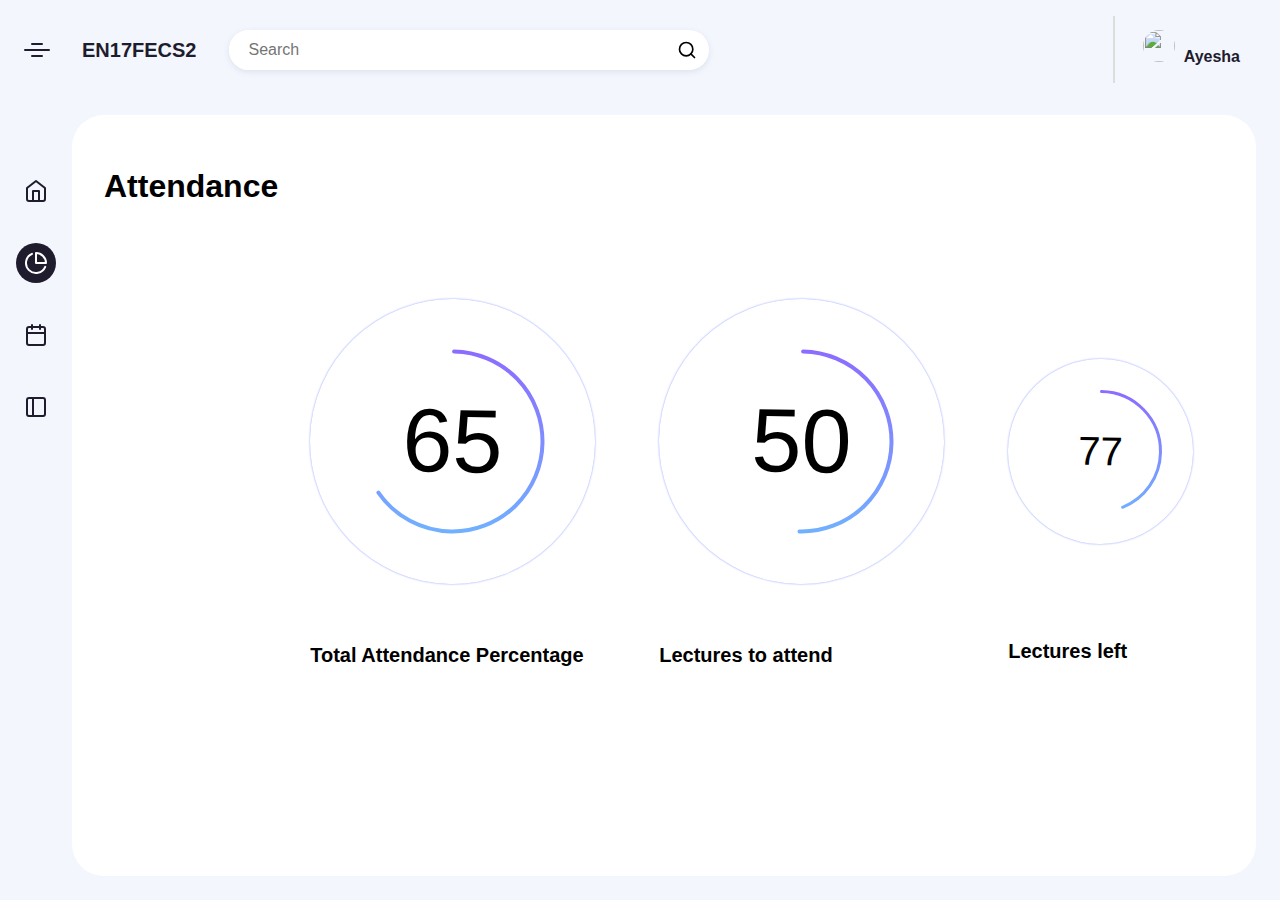
==== project/attendance.html @ c64a9243 "UI" ====
<!DOCTYPE html>
<html lang="en" >
<head>
  <meta charset="UTF-8">
  <title>CodePen - Progress Circle Component</title>
  <link rel="stylesheet" href="att.css">

</head>
<body>
    
      <div class="app-container">
      <div class="app-header">
    <div class="app-header-left">
      <span class="app-icon"></span>
      <p class="app-name">EN17FECS2</p>
      <div class="search-wrapper">
        <input class="search-input" type="text" placeholder="Search">
        <svg xmlns="http://www.w3.org/2000/svg" width="20" height="20" fill="none" stroke="currentColor" stroke-linecap="round" stroke-linejoin="round" stroke-width="2" class="feather feather-search" viewBox="0 0 24 24">
          <defs></defs>
          <circle cx="11" cy="11" r="8"></circle>
          <path d="M21 21l-4.35-4.35"></path>
        </svg>
      </div>
    </div>
    <div class="app-header-right">
      <!--<button class="mode-switch" title="Switch Theme">
        <svg class="moon" fill="none" stroke="currentColor" stroke-linecap="round" stroke-linejoin="round" stroke-width="2" width="24" height="24" viewBox="0 0 24 24">
          <defs></defs>
          <path d="M21 12.79A9 9 0 1111.21 3 7 7 0 0021 12.79z"></path>
        </svg>
      </button>
        <!--<div class="navbar">-->
        <div class="dropdown profile-btn">
            <button class="dropbtn" onclick="myFunction();">
                <img src="https://assets.codepen.io/3306515/IMG_2025.jpg" />
<span>Ayesha</span>
            <!--<i class="fa fa-caret-down"></i>-->
            </button>
        <div class="dropdown-content" id="myDropdown">
            <a href="form.html">Profile</a>
            <a id="btn-logout" href="index.html">Logout</a>
            <!--<a href="#">Link 3</a>--> 
        </div>
        </div>
            <!--</div>-->
        
     <!-- <button class="profile-btn" id="main">
        <!--<img src="https://assets.codepen.io/3306515/IMG_2025.jpg" />
        <span>Ayesha</span>
      </button>-->
    </div>
    <button class="messages-btn">
      <svg xmlns="http://www.w3.org/2000/svg" width="20" height="20" viewBox="0 0 24 24" fill="none" stroke="currentColor" stroke-width="2" stroke-linecap="round" stroke-linejoin="round" class="feather feather-message-circle">
        <path d="M21 11.5a8.38 8.38 0 0 1-.9 3.8 8.5 8.5 0 0 1-7.6 4.7 8.38 8.38 0 0 1-3.8-.9L3 21l1.9-5.7a8.38 8.38 0 0 1-.9-3.8 8.5 8.5 0 0 1 4.7-7.6 8.38 8.38 0 0 1 3.8-.9h.5a8.48 8.48 0 0 1 8 8v.5z" /></svg>
    </button>
  </div>
    
    <div class="app-content">
    <div class="app-sidebar">
      <a href="ui.html" class="app-sidebar-link">
        <svg xmlns="http://www.w3.org/2000/svg" width="24" height="24" viewBox="0 0 24 24" fill="none" stroke="currentColor" stroke-width="2" stroke-linecap="round" stroke-linejoin="round" class="feather feather-home">
          <path d="M3 9l9-7 9 7v11a2 2 0 0 1-2 2H5a2 2 0 0 1-2-2z" />
          <polyline points="9 22 9 12 15 12 15 22" /></svg>
      </a>
      <a href="" class="app-sidebar-link active">
        <svg class="link-icon" xmlns="http://www.w3.org/2000/svg" width="24" height="24" fill="none" stroke="currentColor" stroke-linecap="round" stroke-linejoin="round" stroke-width="2" class="feather feather-pie-chart" viewBox="0 0 24 24">
          <defs />
          <path d="M21.21 15.89A10 10 0 118 2.83M22 12A10 10 0 0012 2v10z" />
        </svg>
      </a>
      <a href="" class="app-sidebar-link">
        <svg xmlns="http://www.w3.org/2000/svg" width="24" height="24" viewBox="0 0 24 24" fill="none" stroke="currentColor" stroke-width="2" stroke-linecap="round" stroke-linejoin="round" class="feather feather-calendar">
          <rect x="3" y="4" width="18" height="18" rx="2" ry="2" />
          <line x1="16" y1="2" x2="16" y2="6" />
          <line x1="8" y1="2" x2="8" y2="6" />
          <line x1="3" y1="10" x2="21" y2="10" /></svg>
      </a>
      <a href="https://feepayr.com/" class="app-sidebar-link">
        <svg xmlns="http://www.w3.org/2000/svg" width="24" height="24" viewBox="0 0 24 24" fill="none" stroke="currentColor" stroke-width="2" stroke-linecap="round" stroke-linejoin="round" class="feather feather-sidebar"><rect x="3" y="3" width="18" height="18" rx="2" ry="2"></rect><line x1="9" y1="3" x2="9" y2="21"></line>
          <defs />
        </svg>
      </a>
    </div>
<!-- partial:index.partial.html -->
        
        <div class="projects-section">
            <h1>Attendance</h1>
            <div class="left">
<div class="c-progress-circle" id="circle" data-percentage="65">
  <svg class="c-progress-circle__svg">
    <defs>
      <linearGradient id="gradient">
        <stop offset="0%" stop-color="#71b0ff" />
        <stop offset="100%" stop-color="#8c6cff" />
      </linearGradient>
    </defs>
    <circle class="c-progress-circle__bar" r="90" cx="50%" cy="50%" stroke="url(#gradient)"></circle> 
  </svg>
</div><p style="margin-top: -60px; font-size: 20px"><b>Total Attendance Percentage</b></p>
</div>

<div class="center">
<div class="c-progress-circle" id="circle" data-percentage="50">
  <svg class="c-progress-circle__svg">
      <defs>
      <linearGradient id="gradient">
        <stop offset="0%" stop-color="#71b0ff" />
        <stop offset="100%" stop-color="#8c6cff" />
      </linearGradient>
    </defs>
    <circle class="c-progress-circle__bar" r="90" cx="50%" cy="50%" stroke="url(#gradient)"></circle>  </svg>
</div><p style="margin-top: -60px; font-size: 20px"><b>Lectures to attend </b></p>
        </div>

            <div class="right" style="margin-top: 60px">
<div class="c-progress-circle  c-progress-circle--sm" data-percentage="77">
  <svg class="c-progress-circle__svg">
    <circle class="c-progress-circle__bar" r="60" cx="50%" cy="50%" stroke="url(#gradient)"></circle> 
  </svg>
</div><br><br><p style="margin-top: -60px; font-size: 20px"><b>Lectures left</b></p>
                </div>
          </div>
    </div>
          </div>
<!-- partial -->
<script src="https://www.gstatic.com/firebasejs/8.3.1/firebase-app.js"></script>
<script src="https://www.gstatic.com/firebasejs/8.3.1/firebase-auth.js"></script>
<script src="https://www.gstatic.com/firebasejs/8.3.1/firebase-database.js"></script>
<script src="https://www.gstatic.com/firebasejs/8.3.1/firebase-analytics.js"></script>
<script src="https://www.gstatic.com/firebasejs/8.3.1/firebase-storage.js"></script>
    
<script src="http://ajax.googleapis.com/ajax/libs/jquery/1.9.1/jquery.min.js"></script>
    
<script type="text/javascript" src="ui.js"></script>
    <script type="text/javascript" src="main.js"></script>
   <script>
            firebase.auth().onAuthStateChanged(function(user){
                if(!user){
                    window.location.href = "index.html";
                }
            });
        </script> 
    
</body>
</html>
---- project/att.css ----
/*body {
  background: #fff;
  display: flex;
  align-items: center;
}*/

.c-progress-circle {
  display: block;
  width: 285px;
  height: 285px;
  margin: 120px auto;
  border-radius: 50%;
  position: relative;
  transform: rotate(271deg);
  box-shadow: 0px 0px 2px 0px #7e8fff;
}
.c-progress-circle::after {
  position: absolute;
  display: flex;
  align-items: center;
  justify-content: center;
  height: 100%;
  width: 100%;
  left: 0;
  top: 0;
  font-family: sans-serif;
  content: attr(data-percentage);
  font-size: 90px;
  transform: rotate(90deg);
  color: black;
}
.c-progress-circle .c-progress-circle__svg {
  width: 100%;
  height: 100%;
}
.c-progress-circle .c-progress-circle__svg circle {
  stroke-dashoffset: 0;
  transition: stroke-dashoffset 1s linear;
  stroke-width: 4px;
  stroke-linecap: round;
}
.c-progress-circle .c-progress-circle__svg .c-progress-circle__bar {
  fill: transparent;
  stroke-dashoffset: 565.4866776462px;
  stroke-dasharray: 565.4866776462px;
}
.c-progress-circle.c-progress-circle--sm {
  width: 185px;
  height: 185px;
  box-shadow: 0px 0px 2px 0px #7e8fff;
}
.c-progress-circle.c-progress-circle--sm::after {
  font-size: 40px;
}
.c-progress-circle.c-progress-circle--sm .c-progress-circle__bar {
  stroke-width: 3px;
  stroke-dashoffset: 251.3274122872px;
  stroke-dasharray: 251.3274122872px;
}









@charset "UTF-8";
@import url("https://fonts.googleapis.com/css?family=DM+Sans:400,500,700&display=swap");
* {
  box-sizing: border-box;
}

:root {
  --app-container: #f3f6fd;
  --main-color: #1f1c2e;
  --secondary-color: #4A4A4A;
  --link-color: #1f1c2e;
  --link-color-hover: #c3cff4;
  --link-color-active: #fff;
  --link-color-active-bg: #1f1c2e;
  --projects-section: #fff;
  --message-box-hover: #fafcff;
  --message-box-border: #e9ebf0;
  --more-list-bg: #fff;
  --more-list-bg-hover: #f6fbff;
  --more-list-shadow: rgba(209, 209, 209, 0.4);
  --button-bg: #1f1c24;
  --search-area-bg: #fff;
  --star: #1ff1c2e;
  --message-btn: #fff;
}

.dark:root {
  --app-container: #1f1d2b;
  --app-container: #111827;
  --main-color: #fff;
  --secondary-color: rgba(255,255,255,.8);
  --projects-section: #1f2937;
  --link-color: rgba(255,255,255,.8);
  --link-color-hover: rgba(195, 207, 244, 0.1);
  --link-color-active-bg: rgba(195, 207, 244, 0.2);
  --button-bg: #1f2937;
  --search-area-bg: #1f2937;
  --message-box-hover: #243244;
  --message-box-border: rgba(255,255,255,.1);
  --star: #ffd92c;
  --light-font: rgba(255,255,255,.8);
  --more-list-bg: #2f3142;
  --more-list-bg-hover: rgba(195, 207, 244, 0.1);
  --more-list-shadow: rgba(195, 207, 244, 0.1);
  --message-btn: rgba(195, 207, 244, 0.1);
}

html, body {
  width: 100%;
  height: 100vh;
  margin: 0;
}

body {
  font-family: "DM Sans", sans-serif;
  overflow: hidden;
  display: flex;
  justify-content: center;
  background-color: var(--app-container);
}

button, a {
  cursor: pointer;
}

.app-container {
  width: 100%;
  display: flex;
  flex-direction: column;
  height: 100%;
  background-color: var(--app-container);
  transition: 0.2s;
  max-width: 1800px;
}
.app-content {
  display: flex;
  height: 100%;
  overflow: hidden;
  padding: 16px 24px 24px 0;
}
.app-header {
  display: flex;
  justify-content: space-between;
  align-items: center;
  width: 100%;
  padding: 16px 24px;
  position: relative;
}
.app-header-left, .app-header-right {
  display: flex;
  align-items: center;
}
.app-header-left {
  flex-grow: 1;
}
.app-header-right button {
  margin-left: 10px;
}
.app-icon {
  width: 26px;
  height: 2px;
  border-radius: 4px;
  background-color: var(--main-color);
  position: relative;
}
.app-icon:before, .app-icon:after {
  content: "";
  position: absolute;
  width: 12px;
  height: 2px;
  border-radius: 4px;
  background-color: var(--main-color);
  left: 50%;
  transform: translatex(-50%);
}
.app-icon:before {
  top: -6px;
}
.app-icon:after {
  bottom: -6px;
}
.app-name {
  color: var(--main-color);
  margin: 0;
  font-size: 20px;
  line-height: 24px;
  font-weight: 700;
  margin: 0 32px;
}

.mode-switch {
  background-color: transparent;
  border: none;
  padding: 0;
  color: var(--main-color);
  display: flex;
  justify-content: center;
  align-items: center;
}

.search-wrapper {
  border-radius: 20px;
  background-color: var(--search-area-bg);
  padding-right: 12px;
  height: 40px;
  display: flex;
  justify-content: space-between;
  align-items: center;
  width: 100%;
  max-width: 480px;
  color: var(--light-font);
  box-shadow: 0 2px 6px 0 rgba(136, 148, 171, 0.2), 0 24px 20px -24px rgba(71, 82, 107, 0.1);
  overflow: hidden;
}
.dark .search-wrapper {
  box-shadow: none;
}

.search-input {
  border: none;
  flex: 1;
  outline: none;
  height: 100%;
  padding: 0 20px;
  font-size: 16px;
  background-color: var(--search-area-bg);
  color: var(--main-color);
}
.search-input:placeholder {
  color: var(--main-color);
  opacity: 0.6;
}

.add-btn {
  color: #fff;
  background-color: var(--button-bg);
  padding: 0;
  border: 0;
  border-radius: 50%;
  width: 32px;
  height: 32px;
  display: flex;
  align-items: center;
  justify-content: center;
}

.notification-btn {
  color: var(--main-color);
  padding: 0;
  border: 0;
  background-color: transparent;
  height: 32px;
  display: flex;
  justify-content: center;
  align-items: center;
}

.profile-btn {
  padding: 0;
  border: 0;
  background-color: transparent;
  display: flex;
  align-items: center;
  padding-left: 12px;
  border-left: 2px solid #ddd;
}
.profile-btn img {
  width: 32px;
  height: 32px;
  -o-object-fit: cover;
     object-fit: cover;
  border-radius: 50%;
  margin-right: 4px;
}
.profile-btn span {
  color: var(--main-color);
  font-size: 16px;
  line-height: 24px;
  font-weight: 700;
}

.page-content  {
  flex: 1;
  width: 100%;
}

.app-sidebar {
  padding: 40px 16px;
  display: flex;
  flex-direction: column;
  align-items: center;
}
.app-sidebar-link {
  color: var(--main-color);
  color: var(--link-color);
  margin: 16px 0;
  transition: 0.2s;
  border-radius: 50%;
  flex-shrink: 0;
  width: 40px;
  height: 40px;
  display: flex;
  justify-content: center;
  align-items: center;
}
.app-sidebar-link:hover {
  background-color: var(--link-color-hover);
  color: var(--link-color-active);
}
.app-sidebar-link.active {
  background-color: var(--link-color-active-bg);
  color: var(--link-color-active);
}

.projects-section {
  flex: 2;
  background-color: var(--projects-section);
  border-radius: 32px;
  padding: 32px 32px 0 32px;
  overflow: hidden;
  height: 100%;
  display: -webkit-box;
  flex-direction: column;
}
.projects-section-line {
  display: flex;
  justify-content: space-between;
  align-items: center;
  padding-bottom: 32px;
}
.projects-section-header {
  display: flex;
  justify-content: space-between;
  align-items: center;
  margin-bottom: 24px;
  color: var(--main-color);
}
.projects-section-header p {
  font-size: 24px;
  line-height: 32px;
  font-weight: 700;
  opacity: 0.9;
  margin: 0;
  color: var(--main-color);
}
.projects-section-header .time {
  font-size: 20px;
}

.projects-status {
  display: flex;
}

.item-status {
  display: flex;
  flex-direction: column;
  margin-right: 16px;
}
.item-status:not(:last-child) .status-type:after {
  content: "";
  position: absolute;
  right: 8px;
  top: 50%;
  transform: translatey(-50%);
  width: 6px;
  height: 6px;
  border-radius: 50%;
  border: 1px solid var(--secondary-color);
}

.status-number {
  font-size: 24px;
  line-height: 32px;
  font-weight: 700;
  color: var(--main-color);
}

.status-type {
  position: relative;
  padding-right: 24px;
  color: var(--secondary-color);
}

.view-actions {
  display: flex;
  align-items: center;
}

.view-btn {
  width: 36px;
  height: 36px;
  display: flex;
  justify-content: center;
  align-items: center;
  padding: 6px;
  border-radius: 4px;
  background-color: transparent;
  border: none;
  color: var(--main-color);
  margin-left: 8px;
  transition: 0.2s;
}
.view-btn.active {
  background-color: var(--link-color-active-bg);
  color: var(--link-color-active);
}
.view-btn:not(.active):hover {
  background-color: var(--link-color-hover);
  color: var(--link-color-active);
}

.messages-section {
  flex-shrink: 0;
  padding-bottom: 32px;
  background-color: var(--projects-section);
  margin-left: 24px;
  flex: 1;
  width: 100%;
  border-radius: 30px;
  position: relative;
  overflow: auto;
  transition: all 300ms cubic-bezier(0.19, 1, 0.56, 1);
}
.messages-section .messages-close {
  position: absolute;
  top: 12px;
  right: 12px;
  z-index: 3;
  border: none;
  background-color: transparent;
  color: var(--main-color);
  display: none;
}
.messages-section.show {
  transform: translateX(0);
  opacity: 1;
  margin-left: 0;
}
.messages-section .projects-section-header {
  position: sticky;
  top: 0;
  z-index: 1;
  padding: 32px 24px 0 24px;
  background-color: var(--projects-section);
}

.message-box {
  border-top: 1px solid var(--message-box-border);
  padding: 16px;
  display: flex;
  align-items: flex-start;
  width: 100%;
}
.message-box:hover {
  background-color: var(--message-box-hover);
  border-top-color: var(--link-color-hover);
}
.message-box:hover + .message-box {
  border-top-color: var(--link-color-hover);
}
.message-box img {
  border-radius: 50%;
  -o-object-fit: cover;
     object-fit: cover;
  width: 40px;
  height: 40px;
}

.message-header {
  display: flex;
  align-items: center;
  justify-content: space-between;
  width: 100%;
}
.message-header .name {
  font-size: 16px;
  line-height: 24px;
  font-weight: 700;
  color: var(--main-color);
  margin: 0;
}

.message-content {
  padding-left: 16px;
  width: 100%;
}

.star-checkbox input {
  opacity: 0;
  position: absolute;
  width: 0;
  height: 0;
}
.star-checkbox label {
  width: 24px;
  height: 24px;
  display: flex;
  justify-content: center;
  align-items: center;
  cursor: pointer;
}
.dark .star-checkbox {
  color: var(--secondary-color);
}
.dark .star-checkbox input:checked + label {
  color: var(--star);
}
.star-checkbox input:checked + label svg {
  fill: var(--star);
  transition: 0.2s;
}

.message-line {
  font-size: 14px;
  line-height: 20px;
  margin: 8px 0;
  color: var(--secondary-color);
  opacity: 0.7;
}
.message-line.time {
  text-align: right;
  margin-bottom: 0;
}

.project-boxes {
  margin: 0 -8px;
  overflow-y: auto;
}
.project-boxes.jsGridView {
  display: flex;
  flex-wrap: wrap;
}
.project-boxes.jsGridView .project-box-wrapper {
  width: 33.3%;
}
.project-boxes.jsListView .project-box {
  display: flex;
  border-radius: 10px;
  position: relative;
}
.project-boxes.jsListView .project-box > * {
  margin-right: 24px;
}
.project-boxes.jsListView .more-wrapper {
  position: absolute;
  right: 16px;
  top: 16px;
}
.project-boxes.jsListView .project-box-content-header {
  order: 1;
  max-width: 120px;
}
.project-boxes.jsListView .project-box-header {
  order: 2;
}
.project-boxes.jsListView .project-box-footer {
  order: 3;
  padding-top: 0;
  flex-direction: column;
  justify-content: flex-start;
}
.project-boxes.jsListView .project-box-footer:after {
  display: none;
}
.project-boxes.jsListView .participants {
  margin-bottom: 8px;
}
.project-boxes.jsListView .project-box-content-header p {
  text-align: left;
  overflow: hidden;
  white-space: nowrap;
  text-overflow: ellipsis;
}
.project-boxes.jsListView .project-box-header > span {
  position: absolute;
  bottom: 16px;
  left: 16px;
  font-size: 12px;
}
.project-boxes.jsListView .box-progress-wrapper {
  order: 3;
  flex: 1;
}

.project-box {
  --main-color-card: #dbf6fd;
  border-radius: 30px;
  padding: 16px;
  background-color: var(--main-color-card);
}
.project-box-header {
  display: flex;
  align-items: center;
  justify-content: space-between;
  margin-bottom: 16px;
  color: var(--main-color);
}
.project-box-header span {
  color: #4A4A4A;
  opacity: 0.7;
  font-size: 14px;
  line-height: 16px;
}
.project-box-content-header {
  text-align: center;
  margin-bottom: 16px;
}
.project-box-content-header p {
  margin: 0;
}
.project-box-wrapper {
  padding: 8px;
  transition: 0.2s;
}

.project-btn-more {
  padding: 0;
  height: 14px;
  width: 24px;
  height: 24px;
  position: relative;
  background-color: transparent;
  border: none;
  flex-shrink: 0;
  /*&:after, &:before {
    content: '';
    position: absolute;
    width: 6px;
    height: 6px;
    border-radius: 50%;
    background-color: var(--main-color);
    opacity: .8;
    left: 50%;
    transform: translatex(-50%);
  }

  &:before { top: 0;}
  &:after { bottom: 0; }*/
}

.more-wrapper {
  position: relative;
}

.box-content-header {
  font-size: 16px;
  line-height: 24px;
  font-weight: 700;
  opacity: 0.7;
}

.box-content-subheader {
  font-size: 14px;
  line-height: 24px;
  opacity: 0.7;
}

.box-progress {
  display: block;
  height: 4px;
  border-radius: 6px;
}
.box-progress-bar {
  width: 100%;
  height: 4px;
  border-radius: 6px;
  overflow: hidden;
  background-color: #fff;
  margin: 8px 0;
}
.box-progress-header {
  font-size: 14px;
  font-weight: 700;
  line-height: 16px;
  margin: 0;
}
.box-progress-percentage {
  text-align: right;
  margin: 0;
  font-size: 14px;
  font-weight: 700;
  line-height: 16px;
}

.project-box-footer {
  display: flex;
  justify-content: space-between;
  padding-top: 16px;
  position: relative;
}
.project-box-footer:after {
  content: "";
  position: absolute;
  background-color: rgba(255, 255, 255, 0.6);
  width: calc(100% + 32px);
  top: 0;
  left: -16px;
  height: 1px;
}

.participants {
  display: flex;
  align-items: center;
}
.participants img {
  width: 20px;
  height: 20px;
  border-radius: 50%;
  overflow: hidden;
  -o-object-fit: cover;
     object-fit: cover;
}
.participants img:not(:first-child) {
  margin-left: -8px;
}

.add-participant {
  width: 20px;
  height: 20px;
  border-radius: 50%;
  border: none;
  background-color: rgba(255, 255, 255, 0.6);
  margin-left: 6px;
  display: flex;
  justify-content: center;
  align-items: center;
  padding: 0;
}

.days-left {
  background-color: rgba(255, 255, 255, 0.6);
  font-size: 12px;
  border-radius: 20px;
  flex-shrink: 0;
  padding: 6px 16px;
  font-weight: 700;
}

.mode-switch.active .moon {
  fill: var(--main-color);
}

.messages-btn {
  border-radius: 4px 0 0 4px;
  position: absolute;
  right: 0;
  top: 58px;
  background-color: var(--message-btn);
  border: none;
  color: var(--main-color);
  display: flex;
  justify-content: center;
  align-items: center;
  padding: 4px;
  display: none;
}

@media screen and (max-width: 980px) {
  .project-boxes.jsGridView .project-box-wrapper {
    width: 50%;
  }

  .status-number, .status-type {
    font-size: 14px;
  }

  .status-type:after {
    width: 4px;
    height: 4px;
  }

  .item-status {
    margin-right: 0;
  }
}
@media screen and (max-width: 880px) {
  .messages-section {
    transform: translateX(100%);
    position: absolute;
    opacity: 0;
    top: 0;
    z-index: 2;
    height: 100%;
    width: 100%;
  }
  .messages-section .messages-close {
    display: block;
  }

  .messages-btn {
    display: flex;
  }
}
@media screen and (max-width: 720px) {
  .app-name, .profile-btn span {
    display: none;
  }

  .add-btn, .notification-btn, .mode-switch {
    width: 20px;
    height: 20px;
  }
  .add-btn svg, .notification-btn svg, .mode-switch svg {
    width: 16px;
    height: 16px;
  }

  .app-header-right button {
    margin-left: 4px;
  }
}
@media screen and (max-width: 520px) {
  .projects-section {
    overflow: auto;
  }

  .project-boxes {
    overflow-y: visible;
  }

  .app-sidebar, .app-icon {
    display: none;
  }

  .app-content {
    padding: 16px 12px 24px 12px;
  }

  .status-number, .status-type {
    font-size: 10px;
  }

  .view-btn {
    width: 24px;
    height: 24px;
  }

  .app-header {
    padding: 16px 10px;
  }

  .search-input {
    max-width: 120px;
  }

  .project-boxes.jsGridView .project-box-wrapper {
    width: 100%;
  }

  .projects-section {
    padding: 24px 16px 0 16px;
  }

  .profile-btn img {
    width: 24px;
    height: 24px;
  }

  .app-header {
    padding: 10px;
  }

  .projects-section-header p,
.projects-section-header .time {
    font-size: 18px;
  }

  .status-type {
    padding-right: 4px;
  }
  .status-type:after {
    display: none;
  }

  .search-input {
    font-size: 14px;
  }

  .messages-btn {
    top: 48px;
  }

  .box-content-header {
    font-size: 12px;
    line-height: 16px;
  }

  .box-content-subheader {
    font-size: 12px;
    line-height: 16px;
  }

  .project-boxes.jsListView .project-box-header > span {
    font-size: 10px;
  }

  .box-progress-header {
    font-size: 12px;
  }

  .box-progress-percentage {
    font-size: 10px;
  }

  .days-left {
    font-size: 8px;
    padding: 6px 6px;
    text-align: center;
  }

  .project-boxes.jsListView .project-box > * {
    margin-right: 10px;
  }

  .project-boxes.jsListView .more-wrapper {
    right: 2px;
    top: 10px;
  }
}


.right{
    float: right;
    padding:inherit;
}

.left{
    float: left;
    padding: inherit;
}

.center{
    float: none;
    padding: inherit;
}









.navbar {
  overflow: hidden;
  background-color: #333;
  font-family: Arial, Helvetica, sans-serif;
}

.navbar a {
  float: left;
  font-size: 16px;
  color: white;
  text-align: center;
  padding: 14px 16px;
  text-decoration: none;
}

.dropdown {
  float: left;
  overflow: hidden;
}

.dropdown .dropbtn {
  cursor: pointer;
  font-size: 16px;  
  border: none;
  outline: none;
  color: white;
  padding: 14px 16px;
  background-color: inherit;
  font-family: inherit;
  margin: 0;
}

.navbar a:hover, .dropdown:hover .dropbtn, .dropbtn:focus {
  background-color: #fff;
}

.dropdown-content {
  display: none;
  position: absolute;
  background-color: #f9f9f9;
  min-width: 140px;
  box-shadow: 0px 8px 16px 0px rgba(0,0,0,0.2);
  z-index: 1;
}

.dropdown-content a {
  float: none;
  color: black;
  padding: 12px 16px;
  text-decoration: none;
  display: block;
  text-align: left;
}

.dropdown-content a:hover {
  background-color: #ddd;
}

.show {
  display: block;
    margin-top: 140px;
}
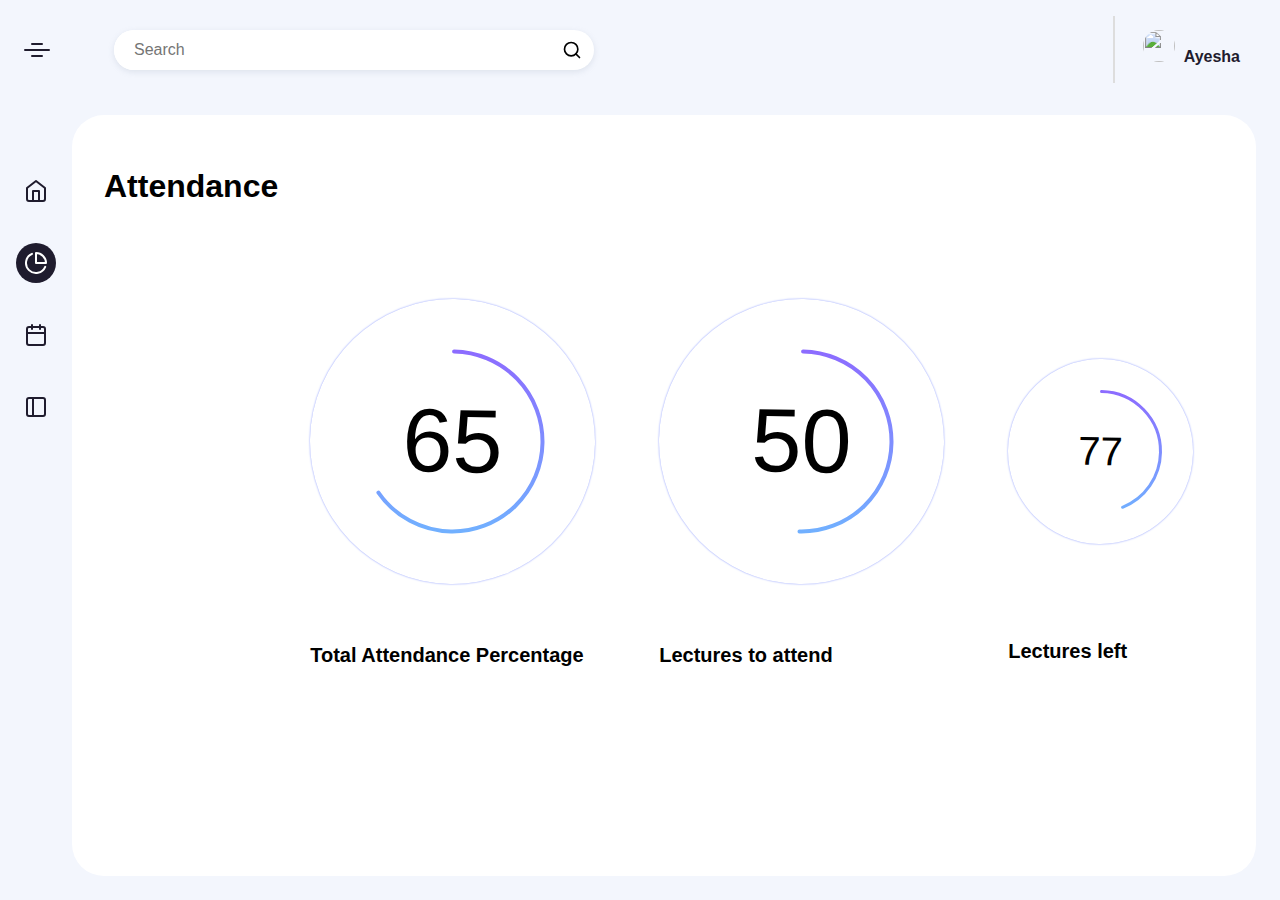
==== commit a8f69056: "Code cleaning and fetch rollno" ====
--- a/project/attendance.html
+++ b/project/attendance.html
@@ -12,7 +12,7 @@
       <div class="app-header">
     <div class="app-header-left">
       <span class="app-icon"></span>
-      <p class="app-name">EN17FECS2</p>
+      <p class="app-name" id="Roll_no"></p>
       <div class="search-wrapper">
         <input class="search-input" type="text" placeholder="Search">
         <svg xmlns="http://www.w3.org/2000/svg" width="20" height="20" fill="none" stroke="currentColor" stroke-linecap="round" stroke-linejoin="round" stroke-width="2" class="feather feather-search" viewBox="0 0 24 24">
@@ -23,31 +23,17 @@
       </div>
     </div>
     <div class="app-header-right">
-      <!--<button class="mode-switch" title="Switch Theme">
-        <svg class="moon" fill="none" stroke="currentColor" stroke-linecap="round" stroke-linejoin="round" stroke-width="2" width="24" height="24" viewBox="0 0 24 24">
-          <defs></defs>
-          <path d="M21 12.79A9 9 0 1111.21 3 7 7 0 0021 12.79z"></path>
-        </svg>
-      </button>
-        <!--<div class="navbar">-->
         <div class="dropdown profile-btn">
             <button class="dropbtn" onclick="myFunction();">
                 <img src="https://assets.codepen.io/3306515/IMG_2025.jpg" />
-<span>Ayesha</span>
-            <!--<i class="fa fa-caret-down"></i>-->
+                <span>Ayesha</span>
             </button>
         <div class="dropdown-content" id="myDropdown">
             <a href="form.html">Profile</a>
             <a id="btn-logout" href="index.html">Logout</a>
-            <!--<a href="#">Link 3</a>--> 
         </div>
         </div>
-            <!--</div>-->
         
-     <!-- <button class="profile-btn" id="main">
-        <!--<img src="https://assets.codepen.io/3306515/IMG_2025.jpg" />
-        <span>Ayesha</span>
-      </button>-->
     </div>
     <button class="messages-btn">
       <svg xmlns="http://www.w3.org/2000/svg" width="20" height="20" viewBox="0 0 24 24" fill="none" stroke="currentColor" stroke-width="2" stroke-linecap="round" stroke-linejoin="round" class="feather feather-message-circle">
@@ -138,6 +124,14 @@
                 if(!user){
                     window.location.href = "index.html";
                 }
+                else{
+                    var userID = firebase.auth().currentUser.uid;
+                    var roll = firebase.database().ref().child('Users/' + userID).once('value').then(function(snapshot){
+                        var curuser=snapshot.val();
+                        console.log(curuser.Roll_no);
+                        document.getElementById("Roll_no").innerHTML =curuser.Roll_no;    
+                    })
+                }
             });
         </script> 
     
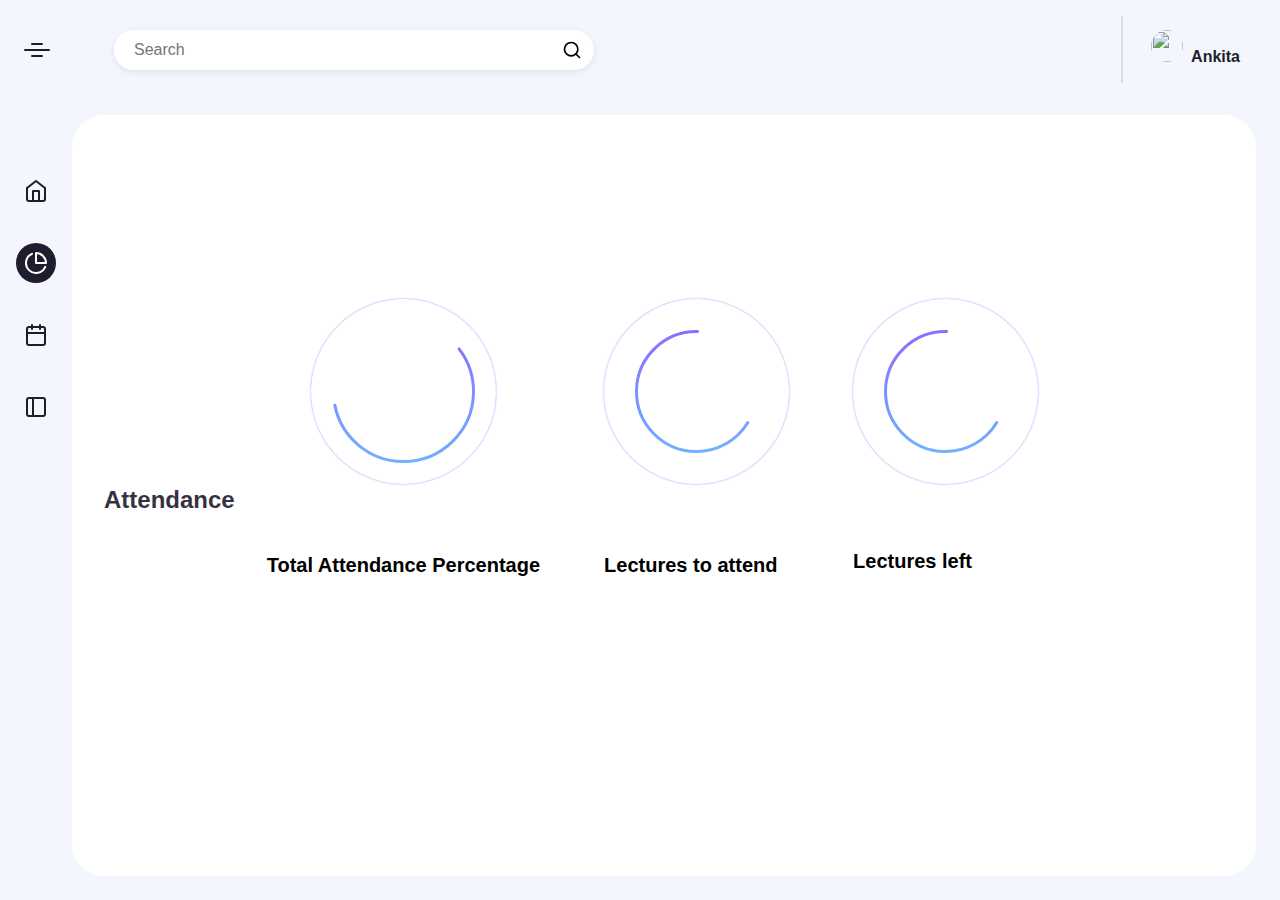
==== commit 783704de: "Notice and Attendance" ====
--- a/project/attendance.html
+++ b/project/attendance.html
@@ -1,139 +1,186 @@
 <!DOCTYPE html>
-<html lang="en" >
+<html lang="en">
+
 <head>
-  <meta charset="UTF-8">
-  <title>CodePen - Progress Circle Component</title>
-  <link rel="stylesheet" href="att.css">
+    <meta name="viewport" content="width=device-width, initial-scale=1">
+    <meta charset="UTF-8">
+    <title>CodePen - Progress Circle Component</title>
+    <link rel="stylesheet" href="att.css">
+        <script src="https://cdn.zingchart.com/zingchart.min.js"></script>
+
 
 </head>
+
 <body>
-    
-      <div class="app-container">
-      <div class="app-header">
-    <div class="app-header-left">
-      <span class="app-icon"></span>
-      <p class="app-name" id="Roll_no"></p>
-      <div class="search-wrapper">
-        <input class="search-input" type="text" placeholder="Search">
-        <svg xmlns="http://www.w3.org/2000/svg" width="20" height="20" fill="none" stroke="currentColor" stroke-linecap="round" stroke-linejoin="round" stroke-width="2" class="feather feather-search" viewBox="0 0 24 24">
-          <defs></defs>
-          <circle cx="11" cy="11" r="8"></circle>
-          <path d="M21 21l-4.35-4.35"></path>
-        </svg>
-      </div>
-    </div>
-    <div class="app-header-right">
-        <div class="dropdown profile-btn">
-            <button class="dropbtn" onclick="myFunction();">
-                <img src="https://assets.codepen.io/3306515/IMG_2025.jpg" />
-                <span>Ayesha</span>
+
+    <div class="app-container">
+        <div class="app-header">
+            <div class="app-header-left">
+                <span class="app-icon"></span>
+                <p class="app-name" id="Roll_no"></p>
+                <div class="search-wrapper">
+                    <input class="search-input" type="text" placeholder="Search">
+                    <svg xmlns="http://www.w3.org/2000/svg" width="20" height="20" fill="none" stroke="currentColor" stroke-linecap="round" stroke-linejoin="round" stroke-width="2" class="feather feather-search" viewBox="0 0 24 24">
+                        <defs></defs>
+                        <circle cx="11" cy="11" r="8"></circle>
+                        <path d="M21 21l-4.35-4.35"></path>
+                    </svg>
+                </div>
+            </div>
+            <div class="app-header-right">
+                <div class="dropdown profile-btn">
+                    <button class="dropbtn" onclick="myFunction();">
+                        <img src="https://assets.codepen.io/3306515/IMG_2025.jpg" />
+                        <span>Ankita</span>
+                    </button>
+                    <div class="dropdown-content" id="myDropdown">
+                        <a href="form.html">Profile</a>
+                        <a id="btn-logout" href="index.html">Logout</a>
+                    </div>
+                </div>
+
+            </div>
+            <button class="messages-btn">
+                <svg xmlns="http://www.w3.org/2000/svg" width="20" height="20" viewBox="0 0 24 24" fill="none" stroke="currentColor" stroke-width="2" stroke-linecap="round" stroke-linejoin="round" class="feather feather-message-circle">
+                    <path d="M21 11.5a8.38 8.38 0 0 1-.9 3.8 8.5 8.5 0 0 1-7.6 4.7 8.38 8.38 0 0 1-3.8-.9L3 21l1.9-5.7a8.38 8.38 0 0 1-.9-3.8 8.5 8.5 0 0 1 4.7-7.6 8.38 8.38 0 0 1 3.8-.9h.5a8.48 8.48 0 0 1 8 8v.5z" />
+                </svg>
             </button>
-        <div class="dropdown-content" id="myDropdown">
-            <a href="form.html">Profile</a>
-            <a id="btn-logout" href="index.html">Logout</a>
-        </div>
-        </div>
-        
-    </div>
-    <button class="messages-btn">
-      <svg xmlns="http://www.w3.org/2000/svg" width="20" height="20" viewBox="0 0 24 24" fill="none" stroke="currentColor" stroke-width="2" stroke-linecap="round" stroke-linejoin="round" class="feather feather-message-circle">
-        <path d="M21 11.5a8.38 8.38 0 0 1-.9 3.8 8.5 8.5 0 0 1-7.6 4.7 8.38 8.38 0 0 1-3.8-.9L3 21l1.9-5.7a8.38 8.38 0 0 1-.9-3.8 8.5 8.5 0 0 1 4.7-7.6 8.38 8.38 0 0 1 3.8-.9h.5a8.48 8.48 0 0 1 8 8v.5z" /></svg>
-    </button>
-  </div>
-    
-    <div class="app-content">
-    <div class="app-sidebar">
-      <a href="ui.html" class="app-sidebar-link">
-        <svg xmlns="http://www.w3.org/2000/svg" width="24" height="24" viewBox="0 0 24 24" fill="none" stroke="currentColor" stroke-width="2" stroke-linecap="round" stroke-linejoin="round" class="feather feather-home">
-          <path d="M3 9l9-7 9 7v11a2 2 0 0 1-2 2H5a2 2 0 0 1-2-2z" />
-          <polyline points="9 22 9 12 15 12 15 22" /></svg>
-      </a>
-      <a href="" class="app-sidebar-link active">
-        <svg class="link-icon" xmlns="http://www.w3.org/2000/svg" width="24" height="24" fill="none" stroke="currentColor" stroke-linecap="round" stroke-linejoin="round" stroke-width="2" class="feather feather-pie-chart" viewBox="0 0 24 24">
-          <defs />
-          <path d="M21.21 15.89A10 10 0 118 2.83M22 12A10 10 0 0012 2v10z" />
-        </svg>
-      </a>
-      <a href="" class="app-sidebar-link">
-        <svg xmlns="http://www.w3.org/2000/svg" width="24" height="24" viewBox="0 0 24 24" fill="none" stroke="currentColor" stroke-width="2" stroke-linecap="round" stroke-linejoin="round" class="feather feather-calendar">
-          <rect x="3" y="4" width="18" height="18" rx="2" ry="2" />
-          <line x1="16" y1="2" x2="16" y2="6" />
-          <line x1="8" y1="2" x2="8" y2="6" />
-          <line x1="3" y1="10" x2="21" y2="10" /></svg>
-      </a>
-      <a href="https://feepayr.com/" class="app-sidebar-link">
-        <svg xmlns="http://www.w3.org/2000/svg" width="24" height="24" viewBox="0 0 24 24" fill="none" stroke="currentColor" stroke-width="2" stroke-linecap="round" stroke-linejoin="round" class="feather feather-sidebar"><rect x="3" y="3" width="18" height="18" rx="2" ry="2"></rect><line x1="9" y1="3" x2="9" y2="21"></line>
-          <defs />
-        </svg>
-      </a>
-    </div>
-<!-- partial:index.partial.html -->
-        
-        <div class="projects-section">
-            <h1>Attendance</h1>
-            <div class="left">
-<div class="c-progress-circle" id="circle" data-percentage="65">
-  <svg class="c-progress-circle__svg">
-    <defs>
-      <linearGradient id="gradient">
-        <stop offset="0%" stop-color="#71b0ff" />
-        <stop offset="100%" stop-color="#8c6cff" />
-      </linearGradient>
-    </defs>
-    <circle class="c-progress-circle__bar" r="90" cx="50%" cy="50%" stroke="url(#gradient)"></circle> 
-  </svg>
-</div><p style="margin-top: -60px; font-size: 20px"><b>Total Attendance Percentage</b></p>
-</div>
-
-<div class="center">
-<div class="c-progress-circle" id="circle" data-percentage="50">
-  <svg class="c-progress-circle__svg">
-      <defs>
-      <linearGradient id="gradient">
-        <stop offset="0%" stop-color="#71b0ff" />
-        <stop offset="100%" stop-color="#8c6cff" />
-      </linearGradient>
-    </defs>
-    <circle class="c-progress-circle__bar" r="90" cx="50%" cy="50%" stroke="url(#gradient)"></circle>  </svg>
-</div><p style="margin-top: -60px; font-size: 20px"><b>Lectures to attend </b></p>
         </div>
 
-            <div class="right" style="margin-top: 60px">
-<div class="c-progress-circle  c-progress-circle--sm" data-percentage="77">
-  <svg class="c-progress-circle__svg">
-    <circle class="c-progress-circle__bar" r="60" cx="50%" cy="50%" stroke="url(#gradient)"></circle> 
-  </svg>
-</div><br><br><p style="margin-top: -60px; font-size: 20px"><b>Lectures left</b></p>
+        <div class="app-content">
+            <div class="app-sidebar">
+                <a href="ui.html" class="app-sidebar-link">
+                    <svg xmlns="http://www.w3.org/2000/svg" width="24" height="24" viewBox="0 0 24 24" fill="none" stroke="currentColor" stroke-width="2" stroke-linecap="round" stroke-linejoin="round" class="feather feather-home">
+                        <path d="M3 9l9-7 9 7v11a2 2 0 0 1-2 2H5a2 2 0 0 1-2-2z" />
+                        <polyline points="9 22 9 12 15 12 15 22" />
+                    </svg>
+                </a>
+                <a href="" class="app-sidebar-link active">
+                    <svg class="link-icon" xmlns="http://www.w3.org/2000/svg" width="24" height="24" fill="none" stroke="currentColor" stroke-linecap="round" stroke-linejoin="round" stroke-width="2" class="feather feather-pie-chart" viewBox="0 0 24 24">
+                        <defs />
+                        <path d="M21.21 15.89A10 10 0 118 2.83M22 12A10 10 0 0012 2v10z" />
+                    </svg>
+                </a>
+                <a href="" class="app-sidebar-link">
+                    <svg xmlns="http://www.w3.org/2000/svg" width="24" height="24" viewBox="0 0 24 24" fill="none" stroke="currentColor" stroke-width="2" stroke-linecap="round" stroke-linejoin="round" class="feather feather-calendar">
+                        <rect x="3" y="4" width="18" height="18" rx="2" ry="2" />
+                        <line x1="16" y1="2" x2="16" y2="6" />
+                        <line x1="8" y1="2" x2="8" y2="6" />
+                        <line x1="3" y1="10" x2="21" y2="10" />
+                    </svg>
+                </a>
+                <a href="https://feepayr.com/" class="app-sidebar-link">
+                    <svg xmlns="http://www.w3.org/2000/svg" width="24" height="24" viewBox="0 0 24 24" fill="none" stroke="currentColor" stroke-width="2" stroke-linecap="round" stroke-linejoin="round" class="feather feather-sidebar">
+                        <rect x="3" y="3" width="18" height="18" rx="2" ry="2"></rect>
+                        <line x1="9" y1="3" x2="9" y2="21"></line>
+                        <defs />
+                    </svg>
+                </a>
+            </div>
+
+            <div class="projects-section">
+                <div class="projects-section-header"><p>Attendance</p></div>
+                <div class="left">
+                    <div class="c-progress-circle c-progress-circle--sm" id="total" id="circle" datapercentage="">
+                        <svg class="c-progress-circle__svg">
+                            <defs>-->
+                                <!--<p>attt</p>-->
+                                <linearGradient id="gradient">
+                                    <stop offset="0%" stop-color="#71b0ff" />
+                                    <stop offset="100%" stop-color="#8c6cff" />
+                                </linearGradient>
+                            </defs>
+                            <circle class="c-progress-circle__bar" r="70" cx="50%" cy="50%" stroke="url(#gradient)"></circle>
+                        </svg>
+                    </div>
+                    <p style="margin-top: -50px; font-size: 20px"><b>Total Attendance Percentage</b></p>
                 </div>
-          </div>
+
+                <div class="center">
+                    <div class="c-progress-circle c-progress-circle--sm" name="lec" id="lec" id="circle" datapercentage="">
+                        <svg class="c-progress-circle__svg">
+                            <defs>
+                                <linearGradient id="gradient">
+                                    <stop offset="0%" stop-color="#71b0ff" />
+                                    <stop offset="100%" stop-color="#8c6cff" />
+                                </linearGradient>
+                            </defs>
+                            <circle class="c-progress-circle__bar" r="60" cx="50%" cy="50%" stroke="url(#gradient)"></circle>
+                        </svg>
+                    </div>
+                    <p style="margin-top: -50px; font-size: 20px"><b>Lectures to attend </b></p>
+                </div>
+
+                <div class="right">
+                    <div class="c-progress-circle  c-progress-circle--sm" id="lecleft" datapercentage="">
+                        <svg class="c-progress-circle__svg">
+                            <circle class="c-progress-circle__bar" r="60" cx="50%" cy="50%" stroke="url(#gradient)"></circle>
+                        </svg>
+                    </div><br><br>
+                    <p style="margin-top: -90px; font-size: 20px"><b>Lectures left</b></p>
+                </div>
+            </div>
+        </div>
     </div>
-          </div>
-<!-- partial -->
-<script src="https://www.gstatic.com/firebasejs/8.3.1/firebase-app.js"></script>
-<script src="https://www.gstatic.com/firebasejs/8.3.1/firebase-auth.js"></script>
-<script src="https://www.gstatic.com/firebasejs/8.3.1/firebase-database.js"></script>
-<script src="https://www.gstatic.com/firebasejs/8.3.1/firebase-analytics.js"></script>
-<script src="https://www.gstatic.com/firebasejs/8.3.1/firebase-storage.js"></script>
+                
+    <script src="https://www.gstatic.com/firebasejs/8.3.1/firebase-app.js"></script>
+    <script src="https://www.gstatic.com/firebasejs/8.3.1/firebase-auth.js"></script>
+    <script src="https://www.gstatic.com/firebasejs/8.3.1/firebase-database.js"></script>
+    <script src="https://www.gstatic.com/firebasejs/8.3.1/firebase-analytics.js"></script>
+    <script src="https://www.gstatic.com/firebasejs/8.3.1/firebase-storage.js"></script>
+
+
+    <script src="http://ajax.googleapis.com/ajax/libs/jquery/1.9.1/jquery.min.js"></script>
+
+    <script type="text/javascript" src="ui.js"></script>
+    <script type="text/javascript" src="main.js"></script>
+                
+                
+    <script>
+        firebase.auth().onAuthStateChanged(function(user) {
+            if (!user) {
+                window.location.href = "index.html";
+            } else {
+                var userID = firebase.auth().currentUser.uid;
+                var roll = firebase.database().ref().child('Users/' + userID).once('value').then(function(snapshot) {
+                    var curuser = snapshot.val();
+                    console.log(curuser.Roll_no);
+                    document.getElementById("Roll_no").innerHTML = curuser.Roll_no;
+                    var attendance = curuser.Attendance;
+            console.log(attendance);
+            var sem = curuser.Semester;
+            console.log(sem)
+
+            var a2 = firebase.database().ref().child('Academics/' + sem).once('value').then(function (snapshot) {
+                var tot = snapshot.val().Totallecnow;
+                console.log(tot);
+                var a3 = firebase.database().ref().child('Academics').once('value').then(function (snapshot) {
+                    var grand = snapshot.val().Grandtotal;
+                    console.log(grand)
+
+                    var total2 = ((attendance * 100) / tot);
+                    var total = total2.toFixed(2);
+                    console.log(total);
+                    var lecatt = ((grand * 75) / 100) - attendance;
+                    console.log(lecatt);
+                    var lecleft = (grand - tot);
+                    console.log(lecleft);
+                    
+                    $("#total").attr("datapercentage",total);
+                    $("#lec").attr("datapercentage",lecatt);
+                    $("#lecleft").attr("datapercentage",lecleft);
+                    
+                    
+                })
+            })
+            })
+            }
+        });
+        
     
-<script src="http://ajax.googleapis.com/ajax/libs/jquery/1.9.1/jquery.min.js"></script>
-    
-<script type="text/javascript" src="ui.js"></script>
-    <script type="text/javascript" src="main.js"></script>
-   <script>
-            firebase.auth().onAuthStateChanged(function(user){
-                if(!user){
-                    window.location.href = "index.html";
-                }
-                else{
-                    var userID = firebase.auth().currentUser.uid;
-                    var roll = firebase.database().ref().child('Users/' + userID).once('value').then(function(snapshot){
-                        var curuser=snapshot.val();
-                        console.log(curuser.Roll_no);
-                        document.getElementById("Roll_no").innerHTML =curuser.Roll_no;    
-                    })
-                }
-            });
-        </script> 
-    
+
+    </script>
+
 </body>
+
 </html>
--- a/project/att.css
+++ b/project/att.css
@@ -4,60 +4,91 @@
   align-items: center;
 }*/
 
+@import 'https://fonts.googleapis.com/css?family=Montserrat';@import 'https://fonts.googleapis.com/css?family=Lato:400';.chart--container {  height: 100%;  width: 100%;  min-height: 530px;}.zc-ref {  display: none;}
+
+
+
 .c-progress-circle {
-  display: block;
-  width: 285px;
-  height: 285px;
-  margin: 120px auto;
-  border-radius: 50%;
-  position: relative;
-  transform: rotate(271deg);
-  box-shadow: 0px 0px 2px 0px #7e8fff;
-}
+    display: flex;
+    width: 285px;
+    height: 285px;
+    margin: 120px auto;
+    border-radius: 50%;
+    position: relative;
+    transform: rotate(271deg);
+    box-shadow: 0px 0px 2px 0px #7e8fff;
+}
+
 .c-progress-circle::after {
-  position: absolute;
-  display: flex;
-  align-items: center;
-  justify-content: center;
-  height: 100%;
-  width: 100%;
-  left: 0;
-  top: 0;
-  font-family: sans-serif;
-  content: attr(data-percentage);
-  font-size: 90px;
-  transform: rotate(90deg);
-  color: black;
-}
+    position: absolute;
+    display: flex;
+    align-items: center;
+    justify-content: center;
+    height: 100%;
+    width: 100%;
+    left: 0;
+    top: 0;
+    font-family: sans-serif;
+    content: attr(datapercentage);
+    font-size: 90px;
+    transform: rotate(90deg);
+    color: black;
+}
+
 .c-progress-circle .c-progress-circle__svg {
-  width: 100%;
-  height: 100%;
-}
+    width: 100%;
+    height: 100%;
+    display: flex;
+}
+
 .c-progress-circle .c-progress-circle__svg circle {
-  stroke-dashoffset: 0;
-  transition: stroke-dashoffset 1s linear;
-  stroke-width: 4px;
-  stroke-linecap: round;
-}
+    stroke-dashoffset: 0;
+    transition: stroke-dashoffset 1s linear;
+    stroke-width: 4px;
+    stroke-linecap: round;
+}
+
 .c-progress-circle .c-progress-circle__svg .c-progress-circle__bar {
-  fill: transparent;
-  stroke-dashoffset: 565.4866776462px;
-  stroke-dasharray: 565.4866776462px;
-}
+    fill: transparent;
+    stroke-dashoffset: 565.4866776462px;
+    stroke-dasharray: 565.4866776462px;
+}
+
 .c-progress-circle.c-progress-circle--sm {
-  width: 185px;
-  height: 185px;
-  box-shadow: 0px 0px 2px 0px #7e8fff;
-}
+    width: 185px;
+    height: 185px;
+    box-shadow: 0px 0px 2px 0px #7e8fff;
+    display: flex;
+}
+
 .c-progress-circle.c-progress-circle--sm::after {
-  font-size: 40px;
-}
+    font-size: 40px;
+    display: flex;
+}
+
 .c-progress-circle.c-progress-circle--sm .c-progress-circle__bar {
-  stroke-width: 3px;
-  stroke-dashoffset: 251.3274122872px;
-  stroke-dasharray: 251.3274122872px;
-}
-
+    stroke-width: 3px;
+    stroke-dashoffset: 251.3274122872px;
+    stroke-dasharray: 251.3274122872px;
+}
+
+.right {
+    /*float: right;*/
+    padding: inherit;
+    /*margin-top: -40px;*/
+}
+
+.left {
+    /*float: left;*/
+    padding: inherit;
+    /*margin-top: -60px;*/
+}
+
+.center {
+    /*float: center;*/
+    padding: inherit;
+    /*margin-top: -40px;*/
+}
 
 
 
@@ -68,569 +99,628 @@
 
 @charset "UTF-8";
 @import url("https://fonts.googleapis.com/css?family=DM+Sans:400,500,700&display=swap");
+
 * {
-  box-sizing: border-box;
+    box-sizing: border-box;
 }
 
 :root {
-  --app-container: #f3f6fd;
-  --main-color: #1f1c2e;
-  --secondary-color: #4A4A4A;
-  --link-color: #1f1c2e;
-  --link-color-hover: #c3cff4;
-  --link-color-active: #fff;
-  --link-color-active-bg: #1f1c2e;
-  --projects-section: #fff;
-  --message-box-hover: #fafcff;
-  --message-box-border: #e9ebf0;
-  --more-list-bg: #fff;
-  --more-list-bg-hover: #f6fbff;
-  --more-list-shadow: rgba(209, 209, 209, 0.4);
-  --button-bg: #1f1c24;
-  --search-area-bg: #fff;
-  --star: #1ff1c2e;
-  --message-btn: #fff;
+    --app-container: #f3f6fd;
+    --main-color: #1f1c2e;
+    --secondary-color: #4A4A4A;
+    --link-color: #1f1c2e;
+    --link-color-hover: #c3cff4;
+    --link-color-active: #fff;
+    --link-color-active-bg: #1f1c2e;
+    --projects-section: #fff;
+    --message-box-hover: #fafcff;
+    --message-box-border: #e9ebf0;
+    --more-list-bg: #fff;
+    --more-list-bg-hover: #f6fbff;
+    --more-list-shadow: rgba(209, 209, 209, 0.4);
+    --button-bg: #1f1c24;
+    --search-area-bg: #fff;
+    --star: #1ff1c2e;
+    --message-btn: #fff;
 }
 
 .dark:root {
-  --app-container: #1f1d2b;
-  --app-container: #111827;
-  --main-color: #fff;
-  --secondary-color: rgba(255,255,255,.8);
-  --projects-section: #1f2937;
-  --link-color: rgba(255,255,255,.8);
-  --link-color-hover: rgba(195, 207, 244, 0.1);
-  --link-color-active-bg: rgba(195, 207, 244, 0.2);
-  --button-bg: #1f2937;
-  --search-area-bg: #1f2937;
-  --message-box-hover: #243244;
-  --message-box-border: rgba(255,255,255,.1);
-  --star: #ffd92c;
-  --light-font: rgba(255,255,255,.8);
-  --more-list-bg: #2f3142;
-  --more-list-bg-hover: rgba(195, 207, 244, 0.1);
-  --more-list-shadow: rgba(195, 207, 244, 0.1);
-  --message-btn: rgba(195, 207, 244, 0.1);
-}
-
-html, body {
-  width: 100%;
-  height: 100vh;
-  margin: 0;
-}
-
+    --app-container: #1f1d2b;
+    --app-container: #111827;
+    --main-color: #fff;
+    --secondary-color: rgba(255, 255, 255, .8);
+    --projects-section: #1f2937;
+    --link-color: rgba(255, 255, 255, .8);
+    --link-color-hover: rgba(195, 207, 244, 0.1);
+    --link-color-active-bg: rgba(195, 207, 244, 0.2);
+    --button-bg: #1f2937;
+    --search-area-bg: #1f2937;
+    --message-box-hover: #243244;
+    --message-box-border: rgba(255, 255, 255, .1);
+    --star: #ffd92c;
+    --light-font: rgba(255, 255, 255, .8);
+    --more-list-bg: #2f3142;
+    --more-list-bg-hover: rgba(195, 207, 244, 0.1);
+    --more-list-shadow: rgba(195, 207, 244, 0.1);
+    --message-btn: rgba(195, 207, 244, 0.1);
+}
+
+html,
 body {
-  font-family: "DM Sans", sans-serif;
-  overflow: hidden;
-  display: flex;
-  justify-content: center;
-  background-color: var(--app-container);
-}
-
-button, a {
-  cursor: pointer;
+    width: 100%;
+    height: 100vh;
+    margin: 0;
+}
+
+body {
+    font-family: "DM Sans", sans-serif;
+    overflow: hidden;
+    display: flex;
+    justify-content: center;
+    background-color: var(--app-container);
+}
+
+button,
+a {
+    cursor: pointer;
 }
 
 .app-container {
-  width: 100%;
-  display: flex;
-  flex-direction: column;
-  height: 100%;
-  background-color: var(--app-container);
-  transition: 0.2s;
-  max-width: 1800px;
-}
+    width: 100%;
+    display: flex;
+    flex-direction: column;
+    height: 100%;
+    background-color: var(--app-container);
+    transition: 0.2s;
+    max-width: 1800px;
+}
+
 .app-content {
-  display: flex;
-  height: 100%;
-  overflow: hidden;
-  padding: 16px 24px 24px 0;
-}
+    display: flex;
+    height: 100%;
+    overflow: hidden;
+    padding: 16px 24px 24px 0;
+}
+
 .app-header {
-  display: flex;
-  justify-content: space-between;
-  align-items: center;
-  width: 100%;
-  padding: 16px 24px;
-  position: relative;
-}
-.app-header-left, .app-header-right {
-  display: flex;
-  align-items: center;
-}
+    display: flex;
+    justify-content: space-between;
+    align-items: center;
+    width: 100%;
+    padding: 16px 24px;
+    position: relative;
+}
+
+.app-header-left,
+.app-header-right {
+    display: flex;
+    align-items: center;
+}
+
 .app-header-left {
-  flex-grow: 1;
-}
+    flex-grow: 1;
+}
+
 .app-header-right button {
-  margin-left: 10px;
-}
+    margin-left: 10px;
+}
+
 .app-icon {
-  width: 26px;
-  height: 2px;
-  border-radius: 4px;
-  background-color: var(--main-color);
-  position: relative;
-}
-.app-icon:before, .app-icon:after {
-  content: "";
-  position: absolute;
-  width: 12px;
-  height: 2px;
-  border-radius: 4px;
-  background-color: var(--main-color);
-  left: 50%;
-  transform: translatex(-50%);
-}
+    width: 26px;
+    height: 2px;
+    border-radius: 4px;
+    background-color: var(--main-color);
+    position: relative;
+}
+
+.app-icon:before,
+.app-icon:after {
+    content: "";
+    position: absolute;
+    width: 12px;
+    height: 2px;
+    border-radius: 4px;
+    background-color: var(--main-color);
+    left: 50%;
+    transform: translatex(-50%);
+}
+
 .app-icon:before {
-  top: -6px;
-}
+    top: -6px;
+}
+
 .app-icon:after {
-  bottom: -6px;
-}
+    bottom: -6px;
+}
+
 .app-name {
-  color: var(--main-color);
-  margin: 0;
-  font-size: 20px;
-  line-height: 24px;
-  font-weight: 700;
-  margin: 0 32px;
+    color: var(--main-color);
+    margin: 0;
+    font-size: 20px;
+    line-height: 24px;
+    font-weight: 700;
+    margin: 0 32px;
 }
 
 .mode-switch {
-  background-color: transparent;
-  border: none;
-  padding: 0;
-  color: var(--main-color);
-  display: flex;
-  justify-content: center;
-  align-items: center;
+    background-color: transparent;
+    border: none;
+    padding: 0;
+    color: var(--main-color);
+    display: flex;
+    justify-content: center;
+    align-items: center;
 }
 
 .search-wrapper {
-  border-radius: 20px;
-  background-color: var(--search-area-bg);
-  padding-right: 12px;
-  height: 40px;
-  display: flex;
-  justify-content: space-between;
-  align-items: center;
-  width: 100%;
-  max-width: 480px;
-  color: var(--light-font);
-  box-shadow: 0 2px 6px 0 rgba(136, 148, 171, 0.2), 0 24px 20px -24px rgba(71, 82, 107, 0.1);
-  overflow: hidden;
-}
+    border-radius: 20px;
+    background-color: var(--search-area-bg);
+    padding-right: 12px;
+    height: 40px;
+    display: flex;
+    justify-content: space-between;
+    align-items: center;
+    width: 100%;
+    max-width: 480px;
+    color: var(--light-font);
+    box-shadow: 0 2px 6px 0 rgba(136, 148, 171, 0.2), 0 24px 20px -24px rgba(71, 82, 107, 0.1);
+    overflow: hidden;
+}
+
 .dark .search-wrapper {
-  box-shadow: none;
+    box-shadow: none;
 }
 
 .search-input {
-  border: none;
-  flex: 1;
-  outline: none;
-  height: 100%;
-  padding: 0 20px;
-  font-size: 16px;
-  background-color: var(--search-area-bg);
-  color: var(--main-color);
-}
+    border: none;
+    flex: 1;
+    outline: none;
+    height: 100%;
+    padding: 0 20px;
+    font-size: 16px;
+    background-color: var(--search-area-bg);
+    color: var(--main-color);
+}
+
 .search-input:placeholder {
-  color: var(--main-color);
-  opacity: 0.6;
+    color: var(--main-color);
+    opacity: 0.6;
 }
 
 .add-btn {
-  color: #fff;
-  background-color: var(--button-bg);
-  padding: 0;
-  border: 0;
-  border-radius: 50%;
-  width: 32px;
-  height: 32px;
-  display: flex;
-  align-items: center;
-  justify-content: center;
+    color: #fff;
+    background-color: var(--button-bg);
+    padding: 0;
+    border: 0;
+    border-radius: 50%;
+    width: 32px;
+    height: 32px;
+    display: flex;
+    align-items: center;
+    justify-content: center;
 }
 
 .notification-btn {
-  color: var(--main-color);
-  padding: 0;
-  border: 0;
-  background-color: transparent;
-  height: 32px;
-  display: flex;
-  justify-content: center;
-  align-items: center;
+    color: var(--main-color);
+    padding: 0;
+    border: 0;
+    background-color: transparent;
+    height: 32px;
+    display: flex;
+    justify-content: center;
+    align-items: center;
 }
 
 .profile-btn {
-  padding: 0;
-  border: 0;
-  background-color: transparent;
-  display: flex;
-  align-items: center;
-  padding-left: 12px;
-  border-left: 2px solid #ddd;
-}
+    padding: 0;
+    border: 0;
+    background-color: transparent;
+    display: flex;
+    align-items: center;
+    padding-left: 12px;
+    border-left: 2px solid #ddd;
+}
+
 .profile-btn img {
-  width: 32px;
-  height: 32px;
-  -o-object-fit: cover;
-     object-fit: cover;
-  border-radius: 50%;
-  margin-right: 4px;
-}
+    width: 32px;
+    height: 32px;
+    -o-object-fit: cover;
+    object-fit: cover;
+    border-radius: 50%;
+    margin-right: 4px;
+}
+
 .profile-btn span {
-  color: var(--main-color);
-  font-size: 16px;
-  line-height: 24px;
-  font-weight: 700;
-}
-
-.page-content  {
-  flex: 1;
-  width: 100%;
+    color: var(--main-color);
+    font-size: 16px;
+    line-height: 24px;
+    font-weight: 700;
+}
+
+.page-content {
+    flex: 1;
+    width: 100%;
 }
 
 .app-sidebar {
-  padding: 40px 16px;
-  display: flex;
-  flex-direction: column;
-  align-items: center;
-}
+    padding: 40px 16px;
+    display: flex;
+    flex-direction: column;
+    align-items: center;
+}
+
 .app-sidebar-link {
-  color: var(--main-color);
-  color: var(--link-color);
-  margin: 16px 0;
-  transition: 0.2s;
-  border-radius: 50%;
-  flex-shrink: 0;
-  width: 40px;
-  height: 40px;
-  display: flex;
-  justify-content: center;
-  align-items: center;
-}
+    color: var(--main-color);
+    color: var(--link-color);
+    margin: 16px 0;
+    transition: 0.2s;
+    border-radius: 50%;
+    flex-shrink: 0;
+    width: 40px;
+    height: 40px;
+    display: flex;
+    justify-content: center;
+    align-items: center;
+}
+
 .app-sidebar-link:hover {
-  background-color: var(--link-color-hover);
-  color: var(--link-color-active);
-}
+    background-color: var(--link-color-hover);
+    color: var(--link-color-active);
+}
+
 .app-sidebar-link.active {
-  background-color: var(--link-color-active-bg);
-  color: var(--link-color-active);
+    background-color: var(--link-color-active-bg);
+    color: var(--link-color-active);
 }
 
 .projects-section {
-  flex: 2;
-  background-color: var(--projects-section);
-  border-radius: 32px;
-  padding: 32px 32px 0 32px;
-  overflow: hidden;
-  height: 100%;
-  display: -webkit-box;
-  flex-direction: column;
-}
+    flex: 2;
+    background-color: var(--projects-section);
+    border-radius: 32px;
+    padding: 32px 32px 0 32px;
+    overflow: hidden;
+    height: 100%;
+    display: -webkit-box;
+    flex-direction: column;
+}
+
 .projects-section-line {
-  display: flex;
-  justify-content: space-between;
-  align-items: center;
-  padding-bottom: 32px;
-}
+    display: flex;
+    justify-content: space-between;
+    align-items: center;
+    padding-bottom: 32px;
+}
+
 .projects-section-header {
-  display: flex;
-  justify-content: space-between;
-  align-items: center;
-  margin-bottom: 24px;
-  color: var(--main-color);
-}
+    display: flex;
+    justify-content: space-between;
+    align-items: center;
+    margin-bottom: 24px;
+    color: var(--main-color);
+}
+
 .projects-section-header p {
-  font-size: 24px;
-  line-height: 32px;
-  font-weight: 700;
-  opacity: 0.9;
-  margin: 0;
-  color: var(--main-color);
-}
+    font-size: 24px;
+    line-height: 32px;
+    font-weight: 700;
+    opacity: 0.9;
+    margin: 0;
+    color: var(--main-color);
+}
+
 .projects-section-header .time {
-  font-size: 20px;
+    font-size: 20px;
 }
 
 .projects-status {
-  display: flex;
+    display: flex;
 }
 
 .item-status {
-  display: flex;
-  flex-direction: column;
-  margin-right: 16px;
-}
+    display: flex;
+    flex-direction: column;
+    margin-right: 16px;
+}
+
 .item-status:not(:last-child) .status-type:after {
-  content: "";
-  position: absolute;
-  right: 8px;
-  top: 50%;
-  transform: translatey(-50%);
-  width: 6px;
-  height: 6px;
-  border-radius: 50%;
-  border: 1px solid var(--secondary-color);
+    content: "";
+    position: absolute;
+    right: 8px;
+    top: 50%;
+    transform: translatey(-50%);
+    width: 6px;
+    height: 6px;
+    border-radius: 50%;
+    border: 1px solid var(--secondary-color);
 }
 
 .status-number {
-  font-size: 24px;
-  line-height: 32px;
-  font-weight: 700;
-  color: var(--main-color);
+    font-size: 24px;
+    line-height: 32px;
+    font-weight: 700;
+    color: var(--main-color);
 }
 
 .status-type {
-  position: relative;
-  padding-right: 24px;
-  color: var(--secondary-color);
+    position: relative;
+    padding-right: 24px;
+    color: var(--secondary-color);
 }
 
 .view-actions {
-  display: flex;
-  align-items: center;
+    display: flex;
+    align-items: center;
 }
 
 .view-btn {
-  width: 36px;
-  height: 36px;
-  display: flex;
-  justify-content: center;
-  align-items: center;
-  padding: 6px;
-  border-radius: 4px;
-  background-color: transparent;
-  border: none;
-  color: var(--main-color);
-  margin-left: 8px;
-  transition: 0.2s;
-}
+    width: 36px;
+    height: 36px;
+    display: flex;
+    justify-content: center;
+    align-items: center;
+    padding: 6px;
+    border-radius: 4px;
+    background-color: transparent;
+    border: none;
+    color: var(--main-color);
+    margin-left: 8px;
+    transition: 0.2s;
+}
+
 .view-btn.active {
-  background-color: var(--link-color-active-bg);
-  color: var(--link-color-active);
-}
+    background-color: var(--link-color-active-bg);
+    color: var(--link-color-active);
+}
+
 .view-btn:not(.active):hover {
-  background-color: var(--link-color-hover);
-  color: var(--link-color-active);
+    background-color: var(--link-color-hover);
+    color: var(--link-color-active);
 }
 
 .messages-section {
-  flex-shrink: 0;
-  padding-bottom: 32px;
-  background-color: var(--projects-section);
-  margin-left: 24px;
-  flex: 1;
-  width: 100%;
-  border-radius: 30px;
-  position: relative;
-  overflow: auto;
-  transition: all 300ms cubic-bezier(0.19, 1, 0.56, 1);
-}
+    flex-shrink: 0;
+    padding-bottom: 32px;
+    background-color: var(--projects-section);
+    margin-left: 24px;
+    flex: 1;
+    width: 100%;
+    border-radius: 30px;
+    position: relative;
+    overflow: auto;
+    transition: all 300ms cubic-bezier(0.19, 1, 0.56, 1);
+}
+
 .messages-section .messages-close {
-  position: absolute;
-  top: 12px;
-  right: 12px;
-  z-index: 3;
-  border: none;
-  background-color: transparent;
-  color: var(--main-color);
-  display: none;
-}
+    position: absolute;
+    top: 12px;
+    right: 12px;
+    z-index: 3;
+    border: none;
+    background-color: transparent;
+    color: var(--main-color);
+    display: none;
+}
+
 .messages-section.show {
-  transform: translateX(0);
-  opacity: 1;
-  margin-left: 0;
-}
+    transform: translateX(0);
+    opacity: 1;
+    margin-left: 0;
+}
+
 .messages-section .projects-section-header {
-  position: sticky;
-  top: 0;
-  z-index: 1;
-  padding: 32px 24px 0 24px;
-  background-color: var(--projects-section);
+    position: sticky;
+    top: 0;
+    z-index: 1;
+    padding: 32px 24px 0 24px;
+    background-color: var(--projects-section);
 }
 
 .message-box {
-  border-top: 1px solid var(--message-box-border);
-  padding: 16px;
-  display: flex;
-  align-items: flex-start;
-  width: 100%;
-}
+    border-top: 1px solid var(--message-box-border);
+    padding: 16px;
+    display: flex;
+    align-items: flex-start;
+    width: 100%;
+}
+
 .message-box:hover {
-  background-color: var(--message-box-hover);
-  border-top-color: var(--link-color-hover);
-}
+    background-color: var(--message-box-hover);
+    border-top-color: var(--link-color-hover);
+}
+
 .message-box:hover + .message-box {
-  border-top-color: var(--link-color-hover);
-}
+    border-top-color: var(--link-color-hover);
+}
+
 .message-box img {
-  border-radius: 50%;
-  -o-object-fit: cover;
-     object-fit: cover;
-  width: 40px;
-  height: 40px;
+    border-radius: 50%;
+    -o-object-fit: cover;
+    object-fit: cover;
+    width: 40px;
+    height: 40px;
 }
 
 .message-header {
-  display: flex;
-  align-items: center;
-  justify-content: space-between;
-  width: 100%;
-}
+    display: flex;
+    align-items: center;
+    justify-content: space-between;
+    width: 100%;
+}
+
 .message-header .name {
-  font-size: 16px;
-  line-height: 24px;
-  font-weight: 700;
-  color: var(--main-color);
-  margin: 0;
+    font-size: 16px;
+    line-height: 24px;
+    font-weight: 700;
+    color: var(--main-color);
+    margin: 0;
 }
 
 .message-content {
-  padding-left: 16px;
-  width: 100%;
+    padding-left: 16px;
+    width: 100%;
 }
 
 .star-checkbox input {
-  opacity: 0;
-  position: absolute;
-  width: 0;
-  height: 0;
-}
+    opacity: 0;
+    position: absolute;
+    width: 0;
+    height: 0;
+}
+
 .star-checkbox label {
-  width: 24px;
-  height: 24px;
-  display: flex;
-  justify-content: center;
-  align-items: center;
-  cursor: pointer;
-}
+    width: 24px;
+    height: 24px;
+    display: flex;
+    justify-content: center;
+    align-items: center;
+    cursor: pointer;
+}
+
 .dark .star-checkbox {
-  color: var(--secondary-color);
-}
+    color: var(--secondary-color);
+}
+
 .dark .star-checkbox input:checked + label {
-  color: var(--star);
-}
+    color: var(--star);
+}
+
 .star-checkbox input:checked + label svg {
-  fill: var(--star);
-  transition: 0.2s;
+    fill: var(--star);
+    transition: 0.2s;
 }
 
 .message-line {
-  font-size: 14px;
-  line-height: 20px;
-  margin: 8px 0;
-  color: var(--secondary-color);
-  opacity: 0.7;
-}
+    font-size: 14px;
+    line-height: 20px;
+    margin: 8px 0;
+    color: var(--secondary-color);
+    opacity: 0.7;
+}
+
 .message-line.time {
-  text-align: right;
-  margin-bottom: 0;
+    text-align: right;
+    margin-bottom: 0;
 }
 
 .project-boxes {
-  margin: 0 -8px;
-  overflow-y: auto;
-}
+    margin: 0 -8px;
+    overflow-y: auto;
+}
+
 .project-boxes.jsGridView {
-  display: flex;
-  flex-wrap: wrap;
-}
+    display: flex;
+    flex-wrap: wrap;
+}
+
 .project-boxes.jsGridView .project-box-wrapper {
-  width: 33.3%;
-}
+    width: 33.3%;
+}
+
 .project-boxes.jsListView .project-box {
-  display: flex;
-  border-radius: 10px;
-  position: relative;
-}
+    display: flex;
+    border-radius: 10px;
+    position: relative;
+}
+
 .project-boxes.jsListView .project-box > * {
-  margin-right: 24px;
-}
+    margin-right: 24px;
+}
+
 .project-boxes.jsListView .more-wrapper {
-  position: absolute;
-  right: 16px;
-  top: 16px;
-}
+    position: absolute;
+    right: 16px;
+    top: 16px;
+}
+
 .project-boxes.jsListView .project-box-content-header {
-  order: 1;
-  max-width: 120px;
-}
+    order: 1;
+    max-width: 120px;
+}
+
 .project-boxes.jsListView .project-box-header {
-  order: 2;
-}
+    order: 2;
+}
+
 .project-boxes.jsListView .project-box-footer {
-  order: 3;
-  padding-top: 0;
-  flex-direction: column;
-  justify-content: flex-start;
-}
+    order: 3;
+    padding-top: 0;
+    flex-direction: column;
+    justify-content: flex-start;
+}
+
 .project-boxes.jsListView .project-box-footer:after {
-  display: none;
-}
+    display: none;
+}
+
 .project-boxes.jsListView .participants {
-  margin-bottom: 8px;
-}
+    margin-bottom: 8px;
+}
+
 .project-boxes.jsListView .project-box-content-header p {
-  text-align: left;
-  overflow: hidden;
-  white-space: nowrap;
-  text-overflow: ellipsis;
-}
+    text-align: left;
+    overflow: hidden;
+    white-space: nowrap;
+    text-overflow: ellipsis;
+}
+
 .project-boxes.jsListView .project-box-header > span {
-  position: absolute;
-  bottom: 16px;
-  left: 16px;
-  font-size: 12px;
-}
+    position: absolute;
+    bottom: 16px;
+    left: 16px;
+    font-size: 12px;
+}
+
 .project-boxes.jsListView .box-progress-wrapper {
-  order: 3;
-  flex: 1;
+    order: 3;
+    flex: 1;
 }
 
 .project-box {
-  --main-color-card: #dbf6fd;
-  border-radius: 30px;
-  padding: 16px;
-  background-color: var(--main-color-card);
-}
+    --main-color-card: #dbf6fd;
+    border-radius: 30px;
+    padding: 16px;
+    background-color: var(--main-color-card);
+}
+
 .project-box-header {
-  display: flex;
-  align-items: center;
-  justify-content: space-between;
-  margin-bottom: 16px;
-  color: var(--main-color);
-}
+    display: flex;
+    align-items: center;
+    justify-content: space-between;
+    margin-bottom: 16px;
+    color: var(--main-color);
+}
+
 .project-box-header span {
-  color: #4A4A4A;
-  opacity: 0.7;
-  font-size: 14px;
-  line-height: 16px;
-}
+    color: #4A4A4A;
+    opacity: 0.7;
+    font-size: 14px;
+    line-height: 16px;
+}
+
 .project-box-content-header {
-  text-align: center;
-  margin-bottom: 16px;
-}
+    text-align: center;
+    margin-bottom: 16px;
+}
+
 .project-box-content-header p {
-  margin: 0;
-}
+    margin: 0;
+}
+
 .project-box-wrapper {
-  padding: 8px;
-  transition: 0.2s;
+    padding: 8px;
+    transition: 0.2s;
 }
 
 .project-btn-more {
-  padding: 0;
-  height: 14px;
-  width: 24px;
-  height: 24px;
-  position: relative;
-  background-color: transparent;
-  border: none;
-  flex-shrink: 0;
-  /*&:after, &:before {
+    padding: 0;
+    height: 14px;
+    width: 24px;
+    height: 24px;
+    position: relative;
+    background-color: transparent;
+    border: none;
+    flex-shrink: 0;
+    /*&:after, &:before {
     content: '';
     position: absolute;
     width: 6px;
@@ -647,369 +737,376 @@
 }
 
 .more-wrapper {
-  position: relative;
+    position: relative;
 }
 
 .box-content-header {
-  font-size: 16px;
-  line-height: 24px;
-  font-weight: 700;
-  opacity: 0.7;
+    font-size: 16px;
+    line-height: 24px;
+    font-weight: 700;
+    opacity: 0.7;
 }
 
 .box-content-subheader {
-  font-size: 14px;
-  line-height: 24px;
-  opacity: 0.7;
+    font-size: 14px;
+    line-height: 24px;
+    opacity: 0.7;
 }
 
 .box-progress {
-  display: block;
-  height: 4px;
-  border-radius: 6px;
-}
+    display: block;
+    height: 4px;
+    border-radius: 6px;
+}
+
 .box-progress-bar {
-  width: 100%;
-  height: 4px;
-  border-radius: 6px;
-  overflow: hidden;
-  background-color: #fff;
-  margin: 8px 0;
-}
+    width: 100%;
+    height: 4px;
+    border-radius: 6px;
+    overflow: hidden;
+    background-color: #fff;
+    margin: 8px 0;
+}
+
 .box-progress-header {
-  font-size: 14px;
-  font-weight: 700;
-  line-height: 16px;
-  margin: 0;
-}
+    font-size: 14px;
+    font-weight: 700;
+    line-height: 16px;
+    margin: 0;
+}
+
 .box-progress-percentage {
-  text-align: right;
-  margin: 0;
-  font-size: 14px;
-  font-weight: 700;
-  line-height: 16px;
+    text-align: right;
+    margin: 0;
+    font-size: 14px;
+    font-weight: 700;
+    line-height: 16px;
 }
 
 .project-box-footer {
-  display: flex;
-  justify-content: space-between;
-  padding-top: 16px;
-  position: relative;
-}
+    display: flex;
+    justify-content: space-between;
+    padding-top: 16px;
+    position: relative;
+}
+
 .project-box-footer:after {
-  content: "";
-  position: absolute;
-  background-color: rgba(255, 255, 255, 0.6);
-  width: calc(100% + 32px);
-  top: 0;
-  left: -16px;
-  height: 1px;
+    content: "";
+    position: absolute;
+    background-color: rgba(255, 255, 255, 0.6);
+    width: calc(100% + 32px);
+    top: 0;
+    left: -16px;
+    height: 1px;
 }
 
 .participants {
-  display: flex;
-  align-items: center;
-}
+    display: flex;
+    align-items: center;
+}
+
 .participants img {
-  width: 20px;
-  height: 20px;
-  border-radius: 50%;
-  overflow: hidden;
-  -o-object-fit: cover;
-     object-fit: cover;
-}
-.participants img:not(:first-child) {
-  margin-left: -8px;
-}
-
-.add-participant {
-  width: 20px;
-  height: 20px;
-  border-radius: 50%;
-  border: none;
-  background-color: rgba(255, 255, 255, 0.6);
-  margin-left: 6px;
-  display: flex;
-  justify-content: center;
-  align-items: center;
-  padding: 0;
-}
-
-.days-left {
-  background-color: rgba(255, 255, 255, 0.6);
-  font-size: 12px;
-  border-radius: 20px;
-  flex-shrink: 0;
-  padding: 6px 16px;
-  font-weight: 700;
-}
-
-.mode-switch.active .moon {
-  fill: var(--main-color);
-}
-
-.messages-btn {
-  border-radius: 4px 0 0 4px;
-  position: absolute;
-  right: 0;
-  top: 58px;
-  background-color: var(--message-btn);
-  border: none;
-  color: var(--main-color);
-  display: flex;
-  justify-content: center;
-  align-items: center;
-  padding: 4px;
-  display: none;
-}
-
-@media screen and (max-width: 980px) {
-  .project-boxes.jsGridView .project-box-wrapper {
-    width: 50%;
-  }
-
-  .status-number, .status-type {
-    font-size: 14px;
-  }
-
-  .status-type:after {
-    width: 4px;
-    height: 4px;
-  }
-
-  .item-status {
-    margin-right: 0;
-  }
-}
-@media screen and (max-width: 880px) {
-  .messages-section {
-    transform: translateX(100%);
-    position: absolute;
-    opacity: 0;
-    top: 0;
-    z-index: 2;
-    height: 100%;
-    width: 100%;
-  }
-  .messages-section .messages-close {
-    display: block;
-  }
-
-  .messages-btn {
-    display: flex;
-  }
-}
-@media screen and (max-width: 720px) {
-  .app-name, .profile-btn span {
-    display: none;
-  }
-
-  .add-btn, .notification-btn, .mode-switch {
     width: 20px;
     height: 20px;
-  }
-  .add-btn svg, .notification-btn svg, .mode-switch svg {
-    width: 16px;
-    height: 16px;
-  }
-
-  .app-header-right button {
-    margin-left: 4px;
-  }
-}
+    border-radius: 50%;
+    overflow: hidden;
+    -o-object-fit: cover;
+    object-fit: cover;
+}
+
+.participants img:not(:first-child) {
+    margin-left: -8px;
+}
+
+.add-participant {
+    width: 20px;
+    height: 20px;
+    border-radius: 50%;
+    border: none;
+    background-color: rgba(255, 255, 255, 0.6);
+    margin-left: 6px;
+    display: flex;
+    justify-content: center;
+    align-items: center;
+    padding: 0;
+}
+
+.days-left {
+    background-color: rgba(255, 255, 255, 0.6);
+    font-size: 12px;
+    border-radius: 20px;
+    flex-shrink: 0;
+    padding: 6px 16px;
+    font-weight: 700;
+}
+
+.mode-switch.active .moon {
+    fill: var(--main-color);
+}
+
+.messages-btn {
+    border-radius: 4px 0 0 4px;
+    position: absolute;
+    right: 0;
+    top: 58px;
+    background-color: var(--message-btn);
+    border: none;
+    color: var(--main-color);
+    display: flex;
+    justify-content: center;
+    align-items: center;
+    padding: 4px;
+    display: none;
+}
+
+@media screen and (max-width: 980px) {
+    .project-boxes.jsGridView .project-box-wrapper {
+        width: 50%;
+    }
+
+    .status-number,
+    .status-type {
+        font-size: 14px;
+    }
+
+    .status-type:after {
+        width: 4px;
+        height: 4px;
+    }
+
+    .item-status {
+        margin-right: 0;
+    }
+}
+
+@media screen and (max-width: 880px) {
+    .messages-section {
+        transform: translateX(100%);
+        position: absolute;
+        opacity: 0;
+        top: 0;
+        z-index: 2;
+        height: 100%;
+        width: 100%;
+    }
+
+    .messages-section .messages-close {
+        display: block;
+    }
+
+    .messages-btn {
+        display: flex;
+    }
+}
+
+@media screen and (max-width: 720px) {
+
+    .app-name,
+    .profile-btn span {
+        display: none;
+    }
+
+    .add-btn,
+    .notification-btn,
+    .mode-switch {
+        width: 20px;
+        height: 20px;
+    }
+
+    .add-btn svg,
+    .notification-btn svg,
+    .mode-switch svg {
+        width: 16px;
+        height: 16px;
+    }
+
+    .app-header-right button {
+        margin-left: 4px;
+    }
+}
+
 @media screen and (max-width: 520px) {
-  .projects-section {
-    overflow: auto;
-  }
-
-  .project-boxes {
-    overflow-y: visible;
-  }
-
-  .app-sidebar, .app-icon {
+    .projects-section {
+        overflow: auto;
+    }
+
+    .project-boxes {
+        overflow-y: visible;
+    }
+
+    .app-sidebar,
+    .app-icon {
+        display: none;
+    }
+
+    .app-content {
+        padding: 16px 12px 24px 12px;
+    }
+
+    .status-number,
+    .status-type {
+        font-size: 10px;
+    }
+
+    .view-btn {
+        width: 24px;
+        height: 24px;
+    }
+
+    .app-header {
+        padding: 16px 10px;
+    }
+
+    .search-input {
+        max-width: 120px;
+    }
+
+    .project-boxes.jsGridView .project-box-wrapper {
+        width: 100%;
+    }
+
+    .projects-section {
+        padding: 24px 16px 0 16px;
+    }
+
+    .profile-btn img {
+        width: 24px;
+        height: 24px;
+    }
+
+    .app-header {
+        padding: 10px;
+    }
+
+    .projects-section-header p,
+    .projects-section-header .time {
+        font-size: 18px;
+    }
+
+    .status-type {
+        padding-right: 4px;
+    }
+
+    .status-type:after {
+        display: none;
+    }
+
+    .search-input {
+        font-size: 14px;
+    }
+
+    .messages-btn {
+        top: 48px;
+    }
+
+    .box-content-header {
+        font-size: 12px;
+        line-height: 16px;
+    }
+
+    .box-content-subheader {
+        font-size: 12px;
+        line-height: 16px;
+    }
+
+    .project-boxes.jsListView .project-box-header > span {
+        font-size: 10px;
+    }
+
+    .box-progress-header {
+        font-size: 12px;
+    }
+
+    .box-progress-percentage {
+        font-size: 10px;
+    }
+
+    .days-left {
+        font-size: 8px;
+        padding: 6px 6px;
+        text-align: center;
+    }
+
+    .project-boxes.jsListView .project-box > * {
+        margin-right: 10px;
+    }
+
+    .project-boxes.jsListView .more-wrapper {
+        right: 2px;
+        top: 10px;
+    }
+}
+
+
+
+
+
+
+
+
+
+
+.navbar {
+    overflow: hidden;
+    background-color: #333;
+    font-family: Arial, Helvetica, sans-serif;
+}
+
+.navbar a {
+    float: left;
+    font-size: 16px;
+    color: white;
+    text-align: center;
+    padding: 14px 16px;
+    text-decoration: none;
+}
+
+.dropdown {
+    float: left;
+    overflow: hidden;
+}
+
+.dropdown .dropbtn {
+    cursor: pointer;
+    font-size: 16px;
+    border: none;
+    outline: none;
+    color: white;
+    padding: 14px 16px;
+    background-color: inherit;
+    font-family: inherit;
+    margin: 0;
+}
+
+.navbar a:hover,
+.dropdown:hover .dropbtn,
+.dropbtn:focus {
+    background-color: #fff;
+}
+
+.dropdown-content {
     display: none;
-  }
-
-  .app-content {
-    padding: 16px 12px 24px 12px;
-  }
-
-  .status-number, .status-type {
-    font-size: 10px;
-  }
-
-  .view-btn {
-    width: 24px;
-    height: 24px;
-  }
-
-  .app-header {
-    padding: 16px 10px;
-  }
-
-  .search-input {
-    max-width: 120px;
-  }
-
-  .project-boxes.jsGridView .project-box-wrapper {
-    width: 100%;
-  }
-
-  .projects-section {
-    padding: 24px 16px 0 16px;
-  }
-
-  .profile-btn img {
-    width: 24px;
-    height: 24px;
-  }
-
-  .app-header {
-    padding: 10px;
-  }
-
-  .projects-section-header p,
-.projects-section-header .time {
-    font-size: 18px;
-  }
-
-  .status-type {
-    padding-right: 4px;
-  }
-  .status-type:after {
-    display: none;
-  }
-
-  .search-input {
-    font-size: 14px;
-  }
-
-  .messages-btn {
-    top: 48px;
-  }
-
-  .box-content-header {
-    font-size: 12px;
-    line-height: 16px;
-  }
-
-  .box-content-subheader {
-    font-size: 12px;
-    line-height: 16px;
-  }
-
-  .project-boxes.jsListView .project-box-header > span {
-    font-size: 10px;
-  }
-
-  .box-progress-header {
-    font-size: 12px;
-  }
-
-  .box-progress-percentage {
-    font-size: 10px;
-  }
-
-  .days-left {
-    font-size: 8px;
-    padding: 6px 6px;
-    text-align: center;
-  }
-
-  .project-boxes.jsListView .project-box > * {
-    margin-right: 10px;
-  }
-
-  .project-boxes.jsListView .more-wrapper {
-    right: 2px;
-    top: 10px;
-  }
-}
-
-
-.right{
-    float: right;
-    padding:inherit;
-}
-
-.left{
-    float: left;
-    padding: inherit;
-}
-
-.center{
+    position: absolute;
+    background-color: #f9f9f9;
+    min-width: 140px;
+    box-shadow: 0px 8px 16px 0px rgba(0, 0, 0, 0.2);
+    z-index: 1;
+}
+
+.dropdown-content a {
     float: none;
-    padding: inherit;
-}
-
-
-
-
-
-
-
-
-
-.navbar {
-  overflow: hidden;
-  background-color: #333;
-  font-family: Arial, Helvetica, sans-serif;
-}
-
-.navbar a {
-  float: left;
-  font-size: 16px;
-  color: white;
-  text-align: center;
-  padding: 14px 16px;
-  text-decoration: none;
-}
-
-.dropdown {
-  float: left;
-  overflow: hidden;
-}
-
-.dropdown .dropbtn {
-  cursor: pointer;
-  font-size: 16px;  
-  border: none;
-  outline: none;
-  color: white;
-  padding: 14px 16px;
-  background-color: inherit;
-  font-family: inherit;
-  margin: 0;
-}
-
-.navbar a:hover, .dropdown:hover .dropbtn, .dropbtn:focus {
-  background-color: #fff;
-}
-
-.dropdown-content {
-  display: none;
-  position: absolute;
-  background-color: #f9f9f9;
-  min-width: 140px;
-  box-shadow: 0px 8px 16px 0px rgba(0,0,0,0.2);
-  z-index: 1;
-}
-
-.dropdown-content a {
-  float: none;
-  color: black;
-  padding: 12px 16px;
-  text-decoration: none;
-  display: block;
-  text-align: left;
+    color: black;
+    padding: 12px 16px;
+    text-decoration: none;
+    display: block;
+    text-align: left;
 }
 
 .dropdown-content a:hover {
-  background-color: #ddd;
+    background-color: #ddd;
 }
 
 .show {
-  display: block;
+    display: block;
     margin-top: 140px;
 }
-
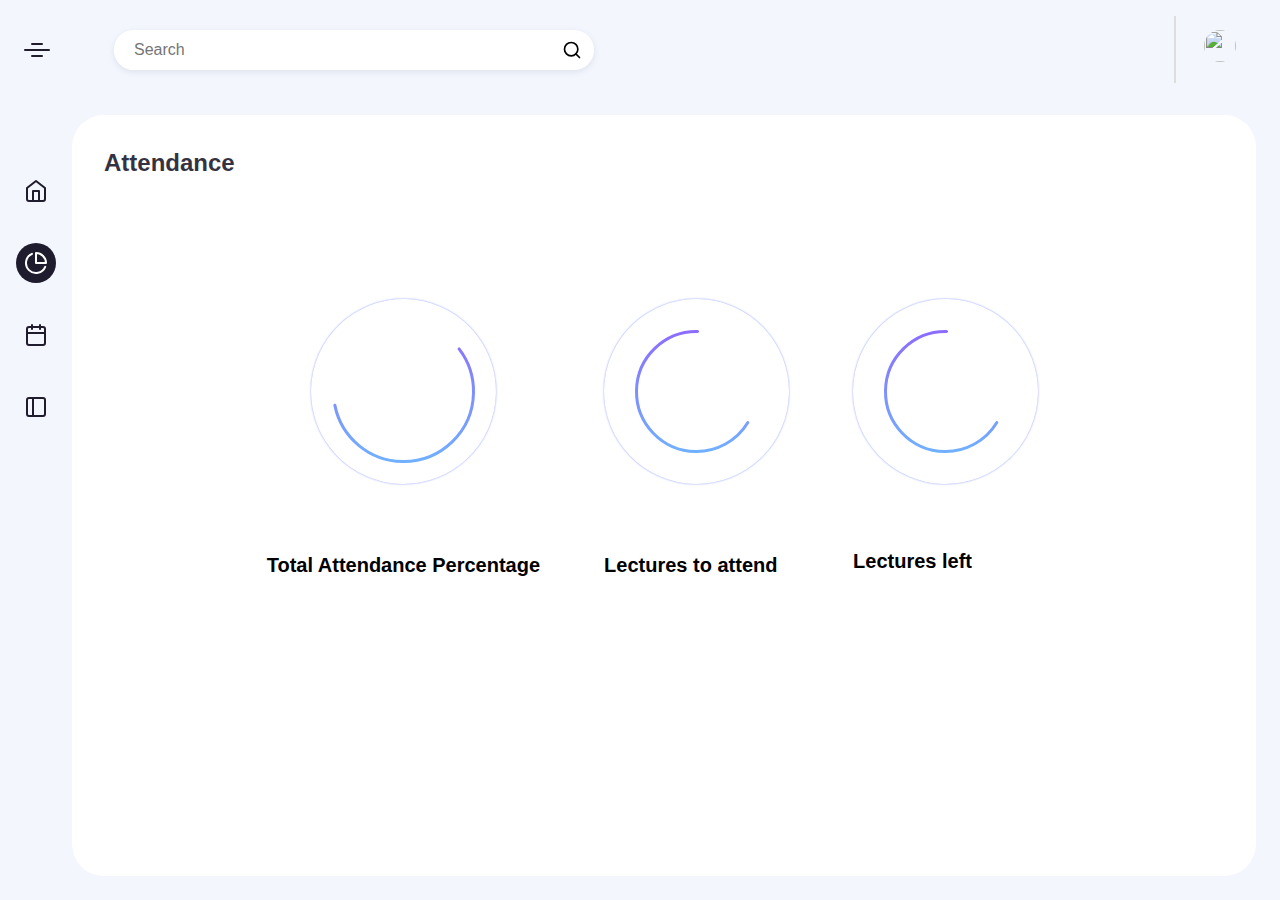
==== commit 9aca2f15: "roll number updated" ====
--- a/project/attendance.html
+++ b/project/attendance.html
@@ -4,9 +4,10 @@
 <head>
     <meta name="viewport" content="width=device-width, initial-scale=1">
     <meta charset="UTF-8">
-    <title>CodePen - Progress Circle Component</title>
+    <title>Attendance</title>
     <link rel="stylesheet" href="att.css">
         <script src="https://cdn.zingchart.com/zingchart.min.js"></script>
+    <link href="css/bootstrap.min.css" rel="stylesheet">
 
 
 </head>
@@ -31,7 +32,7 @@
                 <div class="dropdown profile-btn">
                     <button class="dropbtn" onclick="myFunction();">
                         <img src="https://assets.codepen.io/3306515/IMG_2025.jpg" />
-                        <span>Ankita</span>
+                        <span id="Name"></span>
                     </button>
                     <div class="dropdown-content" id="myDropdown">
                         <a href="form.html">Profile</a>
@@ -48,6 +49,7 @@
         </div>
 
         <div class="app-content">
+            <!--   -->
             <div class="app-sidebar">
                 <a href="ui.html" class="app-sidebar-link">
                     <svg xmlns="http://www.w3.org/2000/svg" width="24" height="24" viewBox="0 0 24 24" fill="none" stroke="currentColor" stroke-width="2" stroke-linecap="round" stroke-linejoin="round" class="feather feather-home">
@@ -61,7 +63,7 @@
                         <path d="M21.21 15.89A10 10 0 118 2.83M22 12A10 10 0 0012 2v10z" />
                     </svg>
                 </a>
-                <a href="" class="app-sidebar-link">
+                <a href="calendar.html" class="app-sidebar-link">
                     <svg xmlns="http://www.w3.org/2000/svg" width="24" height="24" viewBox="0 0 24 24" fill="none" stroke="currentColor" stroke-width="2" stroke-linecap="round" stroke-linejoin="round" class="feather feather-calendar">
                         <rect x="3" y="4" width="18" height="18" rx="2" ry="2" />
                         <line x1="16" y1="2" x2="16" y2="6" />
@@ -76,10 +78,14 @@
                         <defs />
                     </svg>
                 </a>
+                <!--      -->
             </div>
 
             <div class="projects-section">
-                <div class="projects-section-header"><p>Attendance</p></div>
+<div class="projects-section-header">
+                    <p>Attendance</p>
+                    <p id="uid"></p>
+                </div>
                 <div class="left">
                     <div class="c-progress-circle c-progress-circle--sm" id="total" id="circle" datapercentage="">
                         <svg class="c-progress-circle__svg">
@@ -146,12 +152,28 @@
                     var curuser = snapshot.val();
                     console.log(curuser.Roll_no);
                     document.getElementById("Roll_no").innerHTML = curuser.Roll_no;
+                    document.getElementById("Name").innerHTML = curuser.Name;
+                    var roll = curuser.Roll_no;
                     var attendance = curuser.Attendance;
-            console.log(attendance);
-            var sem = curuser.Semester;
-            console.log(sem)
-
-            var a2 = firebase.database().ref().child('Academics/' + sem).once('value').then(function (snapshot) {
+                    var year = curuser.Semester;
+                    console.log(year)
+                    var dept;
+                    if(year==1){
+                        dept="Fy";
+                    }
+                    else{
+                        dept=curuser.Department;
+                    }
+                    var division = curuser.Division;
+                    console.log(division);
+                    console.log(dept);
+                    console.log(roll)
+                    
+                    firebase.database().ref().child('Classroom').child(year).child(dept).child(division).child( roll).once( 'value').then(function(snapshot){ 
+                        var attendance = snapshot.val().Attendance;
+                        console.log(attendance);
+                    
+            var a2 = firebase.database().ref().child('Academics/' + year).once('value').then(function (snapshot) {
                 var tot = snapshot.val().Totallecnow;
                 console.log(tot);
                 var a3 = firebase.database().ref().child('Academics').once('value').then(function (snapshot) {
@@ -174,6 +196,7 @@
                 })
             })
             })
+                    })
             }
         });
         
--- a/project/att.css
+++ b/project/att.css
@@ -397,6 +397,7 @@
     align-items: center;
     margin-bottom: 24px;
     color: var(--main-color);
+    flex-direction: column;
 }
 
 .projects-section-header p {
@@ -1100,6 +1101,7 @@
     text-decoration: none;
     display: block;
     text-align: left;
+    z-index: -1;
 }
 
 .dropdown-content a:hover {
@@ -1108,5 +1110,7 @@
 
 .show {
     display: block;
-    margin-top: 140px;
-}
+    margin-top: 60px;
+    position: absolute;
+    z-index: 1;
+}
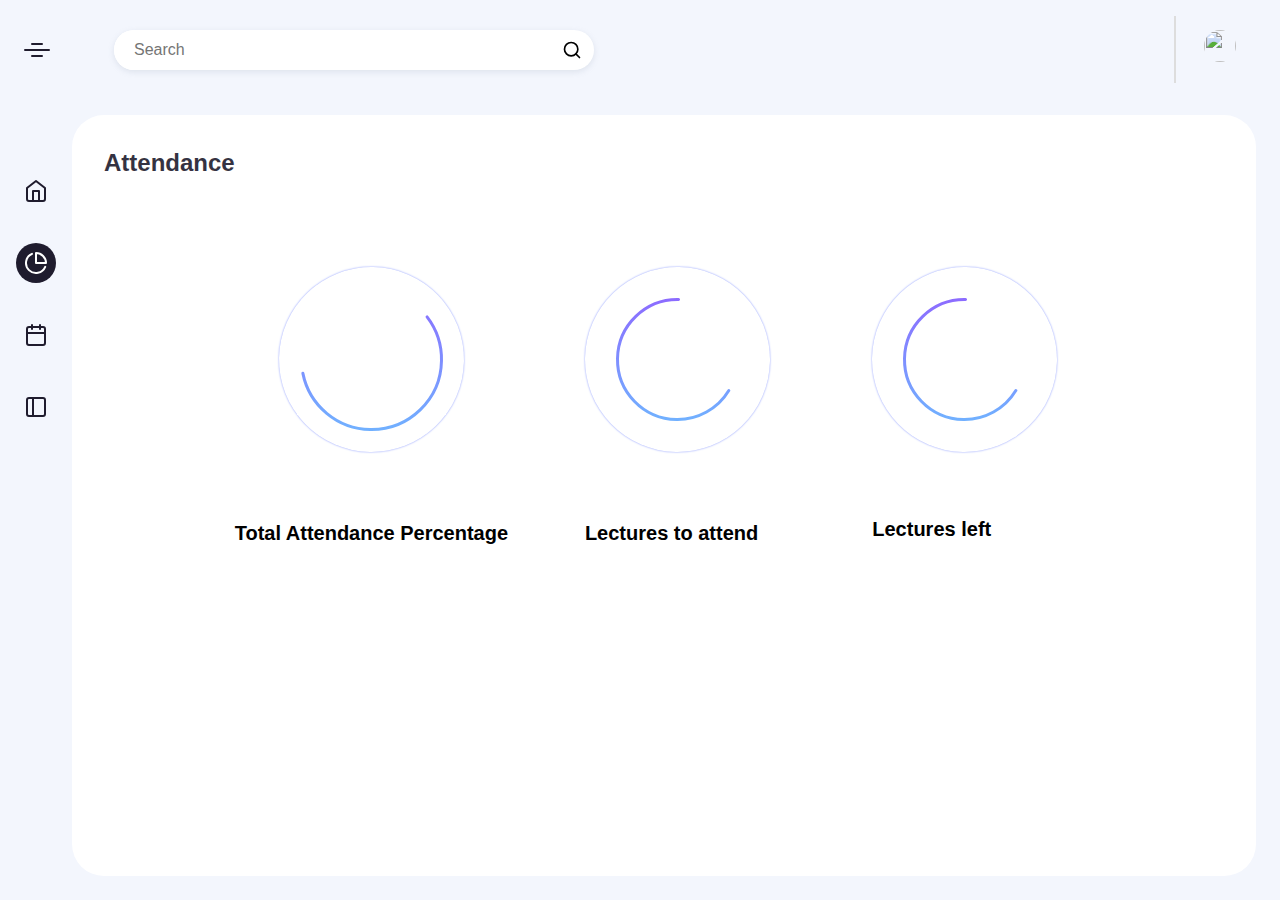
==== commit a99ed1cb: "Small Changes Made" ====
--- a/project/attendance.html
+++ b/project/attendance.html
@@ -102,7 +102,7 @@
                     <p style="margin-top: -50px; font-size: 20px"><b>Total Attendance Percentage</b></p>
                 </div>
 
-                <div class="center">
+                <div style="margin-left: 6vw;">
                     <div class="c-progress-circle c-progress-circle--sm" name="lec" id="lec" id="circle" datapercentage="">
                         <svg class="c-progress-circle__svg">
                             <defs>
@@ -117,7 +117,7 @@
                     <p style="margin-top: -50px; font-size: 20px"><b>Lectures to attend </b></p>
                 </div>
 
-                <div class="right">
+                <div style="margin-left: 8vw;">
                     <div class="c-progress-circle  c-progress-circle--sm" id="lecleft" datapercentage="">
                         <svg class="c-progress-circle__svg">
                             <circle class="c-progress-circle__bar" r="60" cx="50%" cy="50%" stroke="url(#gradient)"></circle>
--- a/project/att.css
+++ b/project/att.css
@@ -72,23 +72,23 @@
     stroke-dasharray: 251.3274122872px;
 }
 
-.right {
+/*.right {*/
     /*float: right;*/
-    padding: inherit;
+    /*padding: inherit;
     /*margin-top: -40px;*/
-}
-
-.left {
+/*}
+
+.left {*/
     /*float: left;*/
-    padding: inherit;
+   /* padding: inherit;*/
     /*margin-top: -60px;*/
-}
-
-.center {
+/*}
+
+.center {*/
     /*float: center;*/
-    padding: inherit;
+   /* padding: inherit;*/
     /*margin-top: -40px;*/
-}
+/*}*/
 
 
 
